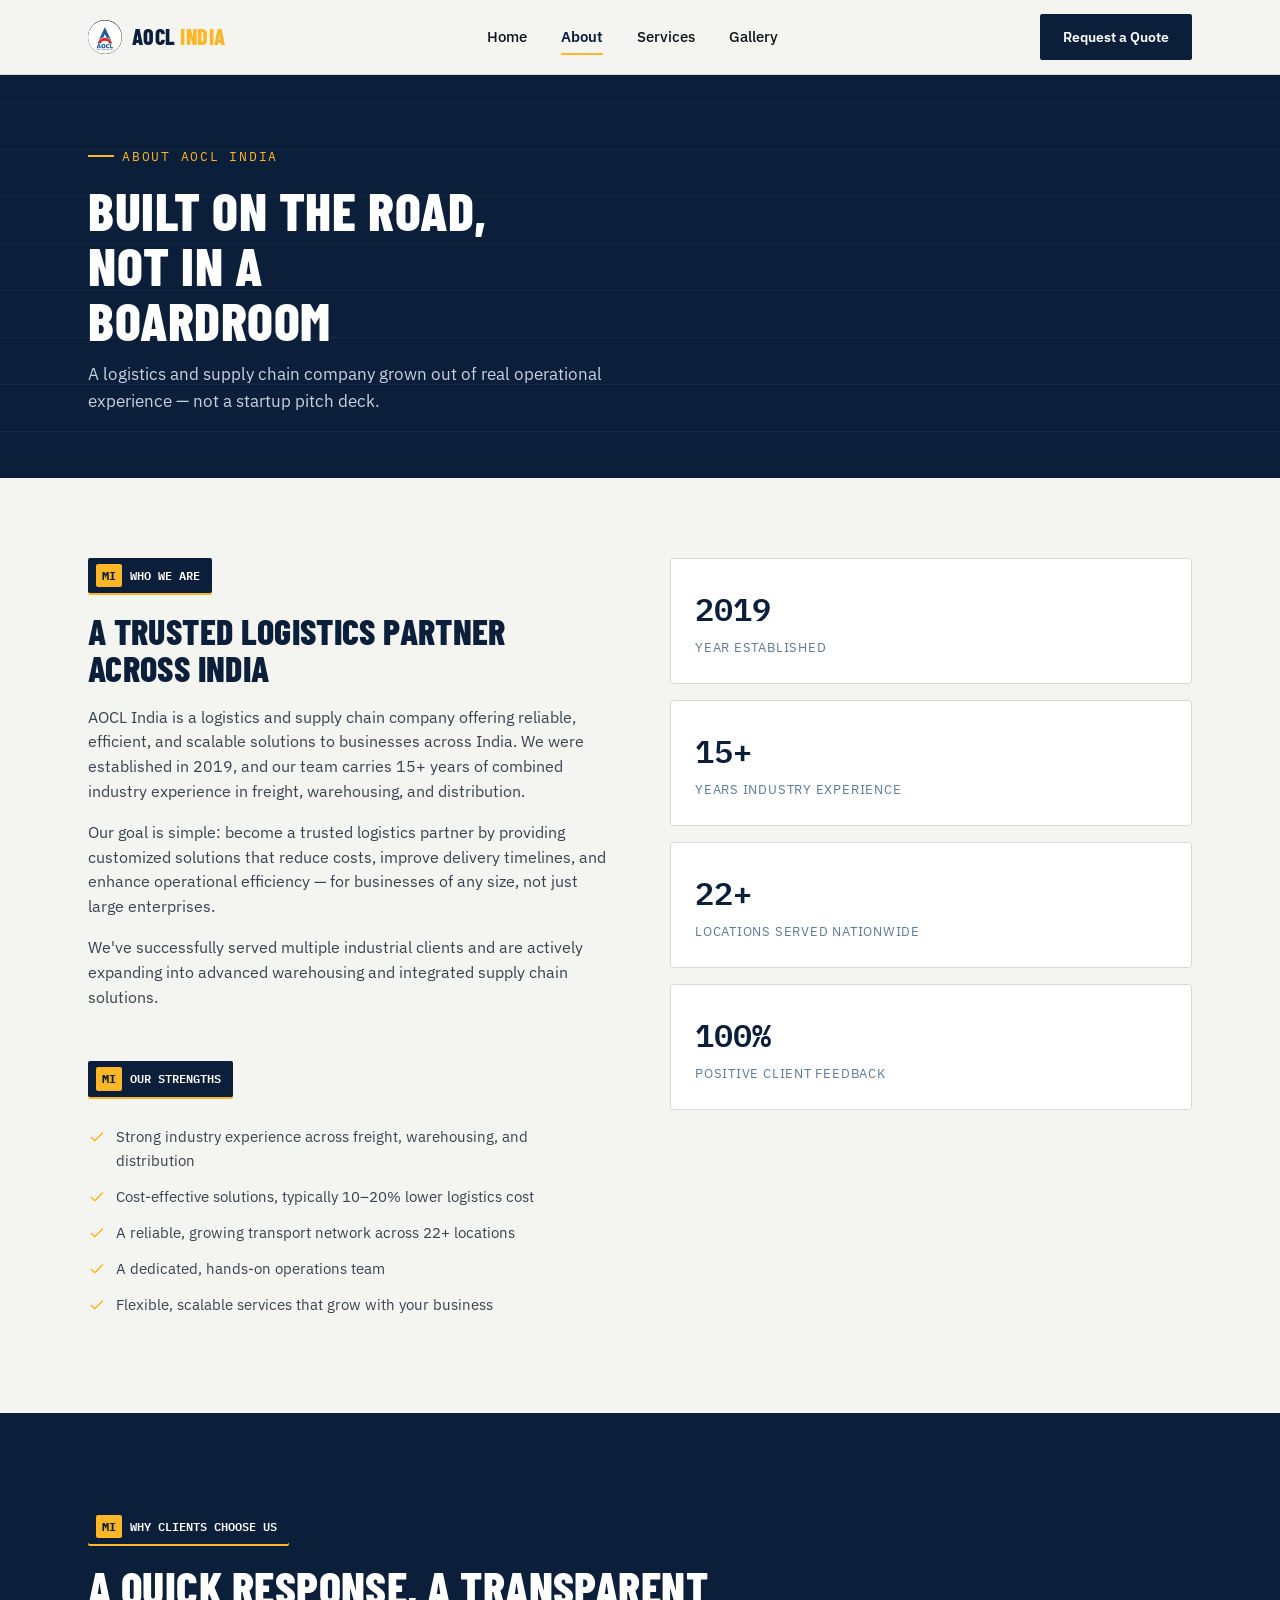
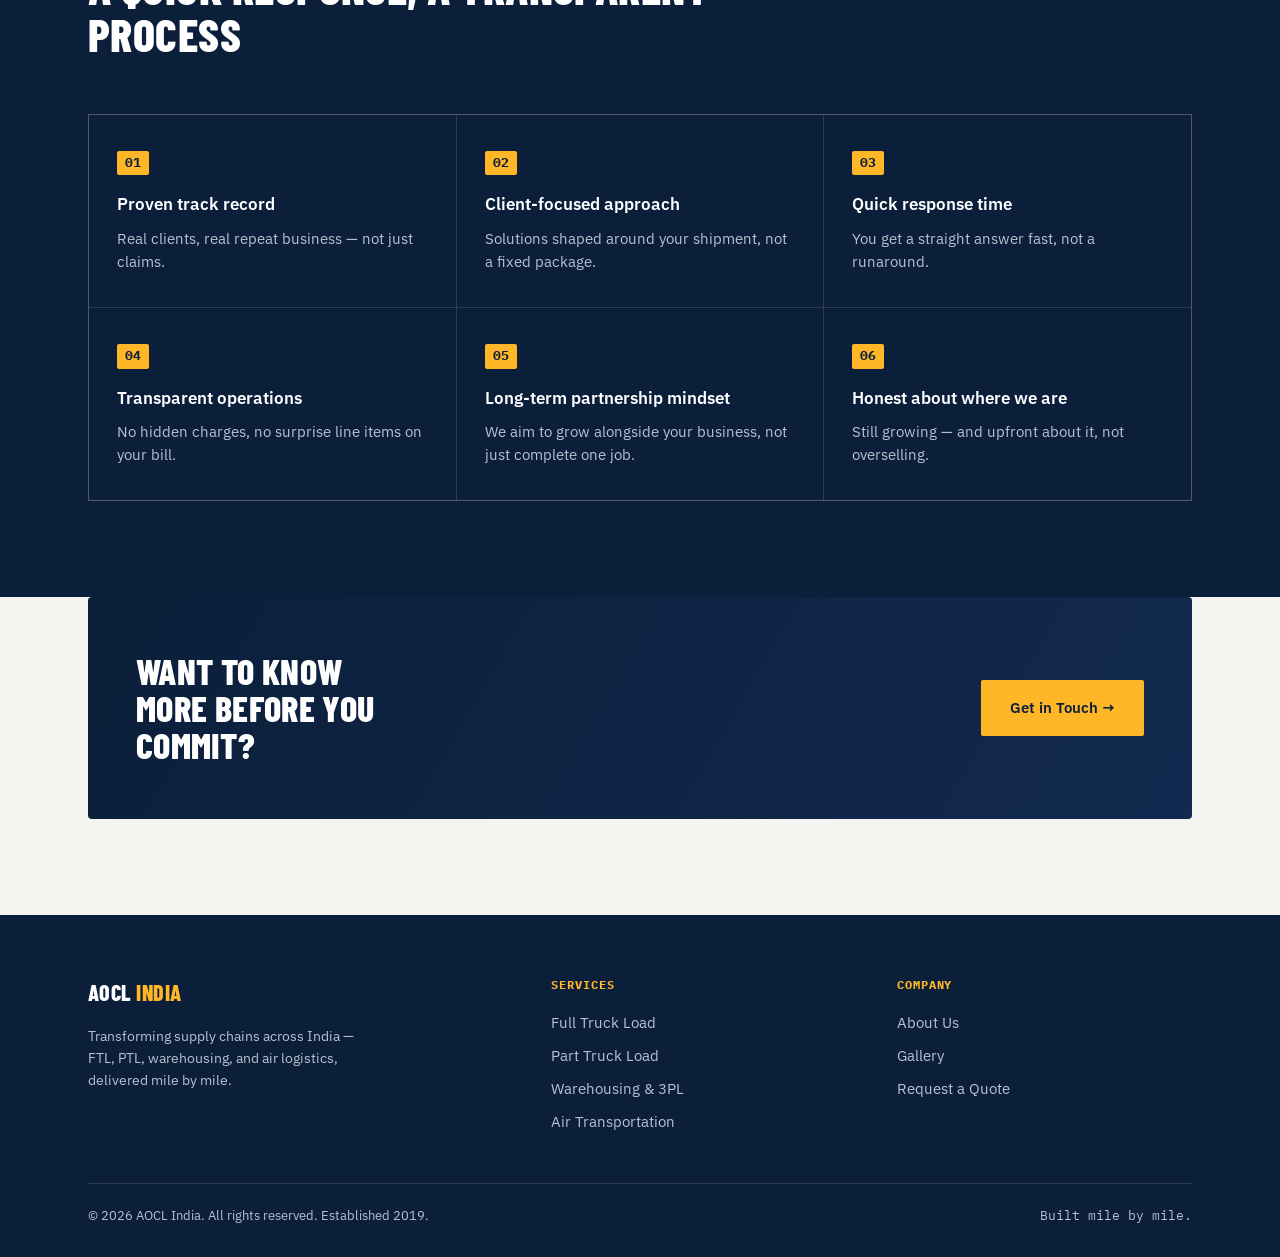
==== about.html @ 67a3f4e5 "Add multi-page site with real content" ====
<!DOCTYPE html>
<html lang="en">
<head>
<meta charset="UTF-8">
<meta name="viewport" content="width=device-width, initial-scale=1.0">
<title>About Us – AOCL India</title>
<meta name="description" content="AOCL India — established 2019, 15+ years of combined industry experience in logistics and supply chain solutions.">
<link rel="preconnect" href="https://fonts.googleapis.com">
<link href="https://fonts.googleapis.com/css2?family=Barlow+Condensed:wght@600;700;800&family=IBM+Plex+Sans:wght@400;500;600&family=IBM+Plex+Mono:wght@500;600&display=swap" rel="stylesheet">
<link rel="stylesheet" href="styles.css">
</head>
<body>

<header>
  <div class="wrap nav">
    <a href="index.html" class="logo">
      <img src="[data-uri]" alt="AOCL India logo" class="logo-mark" style="border-radius:50%;">
      <div class="logo-text">AOCL <span>INDIA</span></div>
    </a>
    <nav class="links">
      <a href="index.html">Home</a>
      <a href="about.html" class="active">About</a>
      <a href="services.html">Services</a>
      <a href="gallery.html">Gallery</a>
    </nav>
    <a href="contact.html" class="nav-cta">Request a Quote</a>
  </div>
</header>

<main>
  <section class="page-hero">
    <div class="wrap">
      <div class="eyebrow">About AOCL India</div>
      <h1>Built on the road, not in a boardroom</h1>
      <p>A logistics and supply chain company grown out of real operational experience — not a startup pitch deck.</p>
    </div>
  </section>

  <section>
    <div class="wrap about-grid">
      <div class="about-copy">
        <div class="mile-marker" style="margin-bottom:20px;"><span class="mk-num">MI</span> WHO WE ARE</div>
        <h2 style="font-size:clamp(26px,3.4vw,36px); margin-bottom:18px;">A trusted logistics partner across India</h2>
        <p>AOCL India is a logistics and supply chain company offering reliable, efficient, and scalable solutions to businesses across India. We were established in 2019, and our team carries 15+ years of combined industry experience in freight, warehousing, and distribution.</p>
        <p>Our goal is simple: become a trusted logistics partner by providing customized solutions that reduce costs, improve delivery timelines, and enhance operational efficiency — for businesses of any size, not just large enterprises.</p>
        <p>We've successfully served multiple industrial clients and are actively expanding into advanced warehousing and integrated supply chain solutions.</p>

        <div class="mile-marker" style="margin:36px 0 20px;"><span class="mk-num">MI</span> OUR STRENGTHS</div>
        <ul class="about-list">
          <li><svg viewBox="0 0 24 24" fill="none" stroke="currentColor" stroke-width="2"><polyline points="20 6 9 17 4 12"/></svg> Strong industry experience across freight, warehousing, and distribution</li>
          <li><svg viewBox="0 0 24 24" fill="none" stroke="currentColor" stroke-width="2"><polyline points="20 6 9 17 4 12"/></svg> Cost-effective solutions, typically 10–20% lower logistics cost</li>
          <li><svg viewBox="0 0 24 24" fill="none" stroke="currentColor" stroke-width="2"><polyline points="20 6 9 17 4 12"/></svg> A reliable, growing transport network across 22+ locations</li>
          <li><svg viewBox="0 0 24 24" fill="none" stroke="currentColor" stroke-width="2"><polyline points="20 6 9 17 4 12"/></svg> A dedicated, hands-on operations team</li>
          <li><svg viewBox="0 0 24 24" fill="none" stroke="currentColor" stroke-width="2"><polyline points="20 6 9 17 4 12"/></svg> Flexible, scalable services that grow with your business</li>
        </ul>
      </div>

      <div>
        <div class="about-fact"><div class="num">2019</div><div class="lbl">Year established</div></div>
        <div class="about-fact"><div class="num">15+</div><div class="lbl">Years industry experience</div></div>
        <div class="about-fact"><div class="num">22+</div><div class="lbl">Locations served nationwide</div></div>
        <div class="about-fact"><div class="num">100%</div><div class="lbl">Positive client feedback</div></div>
      </div>
    </div>
  </section>

  <section class="edge">
    <div class="wrap">
      <div class="section-head">
        <div class="mile-marker"><span class="mk-num">MI</span> WHY CLIENTS CHOOSE US</div>
        <h2>A quick response, a transparent process</h2>
      </div>
      <div class="edge-grid">
        <div class="edge-item"><span class="mk-num">01</span><h4>Proven track record</h4><p>Real clients, real repeat business — not just claims.</p></div>
        <div class="edge-item"><span class="mk-num">02</span><h4>Client-focused approach</h4><p>Solutions shaped around your shipment, not a fixed package.</p></div>
        <div class="edge-item"><span class="mk-num">03</span><h4>Quick response time</h4><p>You get a straight answer fast, not a runaround.</p></div>
        <div class="edge-item"><span class="mk-num">04</span><h4>Transparent operations</h4><p>No hidden charges, no surprise line items on your bill.</p></div>
        <div class="edge-item"><span class="mk-num">05</span><h4>Long-term partnership mindset</h4><p>We aim to grow alongside your business, not just complete one job.</p></div>
        <div class="edge-item"><span class="mk-num">06</span><h4>Honest about where we are</h4><p>Still growing — and upfront about it, not overselling.</p></div>
      </div>
    </div>
  </section>

  <section style="padding-top:0;">
    <div class="wrap">
      <div class="cta-strip">
        <h3>Want to know more before you commit?</h3>
        <a href="contact.html" class="btn btn-primary">Get in Touch →</a>
      </div>
    </div>
  </section>
</main>

<footer>
  <div class="wrap">
    <div class="foot-grid">
      <div class="foot-brand">
        <div class="logo-text">AOCL <span style="color:#FFB627;">INDIA</span></div>
        <p>Transforming supply chains across India — FTL, PTL, warehousing, and air logistics, delivered mile by mile.</p>
      </div>
      <div class="foot-col">
        <h5>Services</h5>
        <a href="services.html">Full Truck Load</a>
        <a href="services.html">Part Truck Load</a>
        <a href="services.html">Warehousing &amp; 3PL</a>
        <a href="services.html">Air Transportation</a>
      </div>
      <div class="foot-col">
        <h5>Company</h5>
        <a href="about.html">About Us</a>
        <a href="gallery.html">Gallery</a>
        <a href="contact.html">Request a Quote</a>
      </div>
    </div>
    <div class="foot-bottom">
      <div>© 2026 AOCL India. All rights reserved. Established 2019.</div>
      <div class="mono">Built mile by mile.</div>
    </div>
  </div>
</footer>

</body>
</html>
---- styles.css ----
:root{
  --navy:#0B1F3A;
  --navy-mid:#122a4f;
  --paper:#F4F5F1;
  --amber:#FFB627;
  --steel:#5C7A99;
  --ink:#10141A;
  --line:#D9DACF;
  --radius:2px;
}
*{box-sizing:border-box; margin:0; padding:0;}
html{scroll-behavior:smooth;}
body{
  background:var(--paper);
  color:var(--ink);
  font-family:'IBM Plex Sans', sans-serif;
  line-height:1.6;
  overflow-x:hidden;
  animation:pageFade .5s ease both;
}
@keyframes pageFade{
  from{opacity:0; transform:translateY(8px);}
  to{opacity:1; transform:translateY(0);}
}
h1,h2,h3,.display{
  font-family:'Barlow Condensed', sans-serif;
  font-weight:800;
  text-transform:uppercase;
  letter-spacing:0.01em;
  line-height:1.02;
  color:var(--navy);
}
.mono{font-family:'IBM Plex Mono', monospace;}
a{color:inherit; text-decoration:none;}
img,svg{display:block; max-width:100%;}
.wrap{max-width:1160px; margin:0 auto; padding:0 28px;}

/* ===== NAV ===== */
header{
  position:sticky; top:0; z-index:50;
  background:rgba(244,245,241,0.92);
  backdrop-filter:blur(6px);
  border-bottom:1px solid var(--line);
}
.nav{display:flex; align-items:center; justify-content:space-between; height:74px;}
.logo{display:flex; align-items:center; gap:10px;}
.logo-mark{width:34px; height:34px; flex-shrink:0;}
.logo-text{font-family:'Barlow Condensed'; font-weight:800; font-size:22px; letter-spacing:0.02em; color:var(--navy);}
.logo-text span{color:var(--amber);}
nav.links{display:flex; gap:34px; font-size:15px; font-weight:500;}
nav.links a{position:relative; padding:6px 0; transition:color .2s ease;}
nav.links a::after{content:''; position:absolute; left:0; bottom:0; width:0; height:2px; background:var(--amber); transition:width .25s ease;}
nav.links a:hover::after, nav.links a.active::after{width:100%;}
nav.links a.active{color:var(--navy); font-weight:600;}
.nav-cta{
  background:var(--navy); color:#fff; padding:11px 22px; font-size:14px; font-weight:600;
  border-radius:var(--radius); border:1px solid var(--navy);
  transition:background .2s ease, transform .2s ease;
}
.nav-cta:hover{background:var(--navy-mid); transform:translateY(-1px);}

/* ===== PAGE HERO (non-home pages) ===== */
.page-hero{
  background:var(--navy); color:#fff; padding:64px 0;
  position:relative; overflow:hidden;
}
.page-hero::before{
  content:'';
  position:absolute; inset:0;
  background-image:repeating-linear-gradient(0deg, transparent, transparent 46px, rgba(255,255,255,0.035) 46px, rgba(255,255,255,0.035) 47px);
}
.page-hero .eyebrow{
  display:inline-flex; align-items:center; gap:8px;
  font-family:'IBM Plex Mono'; font-size:12.5px; letter-spacing:0.14em; text-transform:uppercase;
  color:var(--amber); margin-bottom:16px; position:relative;
}
.page-hero .eyebrow::before{content:''; width:26px; height:2px; background:var(--amber); display:inline-block;}
.page-hero h1{font-size:clamp(34px,5vw,54px); color:#fff; position:relative; max-width:16ch;}
.page-hero p{color:#C8D2DE; font-size:16.5px; max-width:56ch; margin-top:14px; position:relative;}

/* ===== HERO (home only) ===== */
.hero{position:relative; background:var(--navy); color:#fff; padding:110px 0 130px; overflow:hidden;}
.hero::before{
  content:'';
  position:absolute; inset:0;
  background-image:repeating-linear-gradient(0deg, transparent, transparent 46px, rgba(255,255,255,0.035) 46px, rgba(255,255,255,0.035) 47px);
}
.hero-grid{display:grid; grid-template-columns:1.15fr 0.85fr; gap:60px; align-items:center; position:relative;}
.eyebrow{
  display:inline-flex; align-items:center; gap:8px;
  font-family:'IBM Plex Mono'; font-size:12.5px; letter-spacing:0.14em; text-transform:uppercase;
  color:var(--amber); margin-bottom:22px;
}
.eyebrow::before{content:''; width:26px; height:2px; background:var(--amber); display:inline-block;}
.hero h1{font-size:clamp(42px,6vw,74px); color:#fff; margin-bottom:22px; max-width:12ch;}
.hero h1 em{font-style:normal; color:var(--amber);}
.hero p{font-size:18px; color:#C8D2DE; max-width:46ch; margin-bottom:34px;}
.btn-row{display:flex; gap:16px; flex-wrap:wrap;}
.btn{
  display:inline-flex; align-items:center; gap:10px;
  padding:15px 28px; font-weight:600; font-size:15px; border-radius:2px;
  border:1px solid transparent; cursor:pointer; transition:all .2s ease;
}
.btn-primary{background:var(--amber); color:var(--navy);}
.btn-primary:hover{background:#ffc656; transform:translateY(-2px);}
.btn-ghost{border-color:rgba(255,255,255,0.35); color:#fff;}
.btn-ghost:hover{border-color:#fff; background:rgba(255,255,255,0.06);}

.hero-panel{background:var(--navy-mid); border:1px solid rgba(255,255,255,0.12); border-radius:3px; padding:30px; position:relative;}
.route-map{width:100%; height:auto;}
.hero-panel-cap{margin-top:18px; font-family:'IBM Plex Mono'; font-size:12px; color:var(--steel); letter-spacing:.05em;}
.hero-panel-cap b{color:var(--amber);}

/* ===== SECTION shared ===== */
section{position:relative; padding:96px 0; z-index:2;}
.page-hero + section{padding-top:80px;}
.section-head{max-width:640px; margin-bottom:56px;}
.section-head .mile-marker{margin-bottom:20px;}
.section-head h2{font-size:clamp(30px,4vw,46px); margin-bottom:14px;}
.section-head p{color:var(--steel); font-size:16.5px;}
.mile-marker{
  position:relative; z-index:2;
  display:inline-flex; align-items:center; gap:8px;
  background:var(--navy); color:#fff;
  font-family:'IBM Plex Mono'; font-weight:600; font-size:12px;
  padding:6px 12px 6px 8px; border-radius:2px;
  box-shadow:0 2px 0 var(--amber);
}
.mile-marker .mk-num{background:var(--amber); color:var(--navy); font-weight:700; padding:2px 6px; border-radius:2px;}

/* ===== SERVICES ===== */
.services{background:var(--paper);}
.service-row{display:grid; grid-template-columns:80px 1fr 1fr; gap:0; border-top:1px solid var(--line); padding:38px 0; align-items:start;}
.service-row:last-child{border-bottom:1px solid var(--line);}
.service-num{font-family:'IBM Plex Mono'; font-size:14px; color:var(--amber); font-weight:600; padding-top:4px;}
.service-title h3{font-size:28px; margin-bottom:8px;}
.service-title .tag{font-family:'IBM Plex Mono'; font-size:12px; color:var(--steel); text-transform:uppercase; letter-spacing:.08em;}
.service-body p{color:#3a4250; font-size:15.5px; margin-bottom:14px;}
.chip-row{display:flex; flex-wrap:wrap; gap:8px;}
.chip{font-size:12.5px; font-family:'IBM Plex Mono'; padding:5px 10px; background:#fff; border:1px solid var(--line); border-radius:2px; color:var(--navy);}

/* ===== WHY / EDGE ===== */
.edge{background:var(--navy); color:#fff;}
.edge .section-head h2, .edge .section-head p{color:#fff;}
.edge .section-head p{color:#C8D2DE;}
.edge-grid{display:grid; grid-template-columns:repeat(3,1fr); gap:1px; background:rgba(255,255,255,0.14); border:1px solid rgba(255,255,255,0.14);}
.edge-item{background:var(--navy); padding:34px 28px;}
.edge-item .mk-num{display:inline-block; font-family:'IBM Plex Mono'; font-weight:700; color:var(--navy); background:var(--amber); padding:2px 8px; border-radius:2px; font-size:13px; margin-bottom:16px;}
.edge-item h4{font-family:'IBM Plex Sans'; font-weight:600; font-size:17px; margin-bottom:8px; text-transform:none; color:#fff;}
.edge-item p{color:#B7C2D0; font-size:14.5px;}

/* ===== STATS ===== */
.stats{background:var(--paper);}
.stat-strip{display:grid; grid-template-columns:repeat(4,1fr); border:1px solid var(--line); border-radius:3px; overflow:hidden; background:#fff;}
.stat{padding:38px 30px; border-right:1px solid var(--line); text-align:left;}
.stat:last-child{border-right:none;}
.stat .num{font-family:'IBM Plex Mono'; font-weight:600; font-size:40px; color:var(--navy); display:flex; align-items:baseline; gap:4px;}
.stat .num .amber{color:var(--amber);}
.stat .lbl{margin-top:6px; font-size:13px; text-transform:uppercase; letter-spacing:.08em; color:var(--steel);}

/* ===== GALLERY ===== */
.gallery-grid{display:grid; grid-template-columns:repeat(3,1fr); gap:22px;}
.gallery-card{
  background:#fff; border:1px solid var(--line); border-radius:3px; overflow:hidden;
  transition:transform .3s ease, box-shadow .3s ease;
}
.gallery-card:hover{transform:translateY(-5px); box-shadow:0 14px 30px rgba(11,31,58,0.12);}
.gallery-art{
  aspect-ratio:4/3; background:linear-gradient(150deg,#0B1F3A,#1c3a63);
  display:flex; align-items:center; justify-content:center; position:relative; overflow:hidden;
}
.gallery-art svg{width:56%; height:56%; opacity:0.9; transition:transform .4s ease;}
.gallery-card:hover .gallery-art svg{transform:scale(1.06);}
.gallery-badge{
  position:absolute; top:10px; left:10px;
  background:rgba(255,182,39,0.95); color:var(--navy);
  font-family:'IBM Plex Mono'; font-size:10.5px; font-weight:700; letter-spacing:.04em;
  padding:4px 9px; border-radius:2px; text-transform:uppercase;
}
.gallery-info{padding:18px 20px;}
.gallery-info h4{font-family:'IBM Plex Sans'; text-transform:none; font-size:16px; font-weight:600; color:var(--navy); margin-bottom:4px;}
.gallery-info p{font-size:13px; color:var(--steel);}
.gallery-note{
  margin-top:44px; background:#fff; border:1px dashed var(--line); border-radius:3px;
  padding:22px 26px; display:flex; gap:16px; align-items:flex-start;
}
.gallery-note svg{width:22px; height:22px; color:var(--amber); flex-shrink:0; margin-top:2px;}
.gallery-note p{font-size:14.5px; color:#3a4250;}

/* ===== TESTIMONIALS ===== */
.testi-grid{display:grid; grid-template-columns:repeat(3,1fr); gap:24px;}
.testi-card{background:#fff; border:1px solid var(--line); border-radius:3px; padding:30px; display:flex; flex-direction:column; gap:18px;}
.stars{color:var(--amber); font-size:14px; letter-spacing:2px;}
.testi-card p{font-size:15px; color:#3a4250; flex-grow:1;}
.testi-name{font-family:'IBM Plex Mono'; font-size:12.5px; color:var(--navy); font-weight:600; border-top:1px solid var(--line); padding-top:14px;}
.testi-name span{display:block; color:var(--steel); font-weight:400; margin-top:2px;}

/* ===== CTA STRIP ===== */
.cta-strip{
  background:linear-gradient(120deg, var(--navy), var(--navy-mid)); color:#fff; border-radius:4px; padding:56px 48px;
  display:flex; align-items:center; justify-content:space-between; gap:40px; flex-wrap:wrap;
}
.cta-strip h3{color:#fff; font-size:clamp(26px,3.4vw,36px); max-width:16ch;}
.cta-strip .btn-primary{white-space:nowrap;}

/* ===== ABOUT PAGE ===== */
.about-grid{display:grid; grid-template-columns:1fr 1fr; gap:60px; align-items:start;}
.about-copy p{color:#3a4250; font-size:15.5px; margin-bottom:16px;}
.about-list{list-style:none; display:flex; flex-direction:column; gap:12px; margin-top:8px;}
.about-list li{display:flex; gap:10px; align-items:flex-start; font-size:15px; color:#3a4250;}
.about-list li svg{width:18px; height:18px; color:var(--amber); flex-shrink:0; margin-top:3px;}
.about-fact{background:#fff; border:1px solid var(--line); border-radius:3px; padding:24px; margin-bottom:16px;}
.about-fact .num{font-family:'IBM Plex Mono'; font-weight:600; font-size:32px; color:var(--navy);}
.about-fact .lbl{font-size:13px; color:var(--steel); text-transform:uppercase; letter-spacing:.06em; margin-top:4px;}

/* ===== CONTACT / QUOTE FORM ===== */
.contact-grid{display:grid; grid-template-columns:0.85fr 1.15fr; gap:60px;}
.contact-info .mile-marker{margin-bottom:22px;}
.contact-info h2{font-size:clamp(28px,4vw,40px); margin-bottom:16px;}
.contact-info p{color:var(--steel); margin-bottom:26px; max-width:40ch;}
.contact-detail{display:flex; gap:14px; align-items:flex-start; margin-bottom:18px;}
.contact-detail .ic{width:20px; height:20px; flex-shrink:0; margin-top:2px; color:var(--amber);}
.contact-detail .lbl{font-family:'IBM Plex Mono'; font-size:11.5px; text-transform:uppercase; letter-spacing:.08em; color:var(--steel);}
.contact-detail .val{font-weight:500; color:var(--navy);}

form{display:flex; flex-direction:column; gap:16px;}
.field-row{display:grid; grid-template-columns:1fr 1fr; gap:16px;}
.field{display:flex; flex-direction:column; gap:6px;}
.field label{font-size:12.5px; font-family:'IBM Plex Mono'; text-transform:uppercase; letter-spacing:.06em; color:var(--steel);}
.field input, .field select, .field textarea{
  border:1px solid var(--line); border-radius:2px; padding:13px 14px; font-family:inherit; font-size:15px;
  background:#fff; color:var(--ink); transition:border-color .2s ease;
}
.field input:focus, .field select:focus, .field textarea:focus{outline:2px solid var(--amber); outline-offset:1px; border-color:var(--amber);}
.field textarea{resize:vertical; min-height:90px;}
form .btn-primary{align-self:flex-start; border:none; font-family:inherit; margin-top:6px;}
.form-note{font-size:12.5px; color:var(--steel); margin-top:-6px;}
fieldset{border:none; padding:0; margin:0; display:flex; flex-direction:column; gap:16px;}
legend{font-family:'IBM Plex Mono'; font-size:12px; text-transform:uppercase; letter-spacing:.08em; color:var(--navy); font-weight:600; padding-bottom:8px; border-bottom:1px solid var(--line); width:100%; margin-bottom:2px;}

/* ===== FOOTER ===== */
footer{background:var(--navy); color:#B7C2D0; padding:60px 0 30px;}
.foot-grid{display:grid; grid-template-columns:1.4fr 1fr 1fr; gap:50px; padding-bottom:40px; border-bottom:1px solid rgba(255,255,255,0.12);}
.foot-brand .logo-text{color:#fff;}
.foot-brand p{margin-top:14px; font-size:14px; max-width:34ch;}
.foot-col h5{font-family:'IBM Plex Mono'; font-size:12px; letter-spacing:.08em; text-transform:uppercase; color:var(--amber); margin-bottom:16px;}
.foot-col a{display:block; font-size:14.5px; margin-bottom:10px; color:#B7C2D0; transition:color .2s ease;}
.foot-col a:hover{color:#fff;}
.foot-bottom{display:flex; justify-content:space-between; align-items:center; padding-top:22px; font-size:13px; flex-wrap:wrap; gap:10px;}

@media (prefers-reduced-motion: reduce){
  html{scroll-behavior:auto;}
  body{animation:none;}
}

@media (max-width:900px){
  .hero-grid{grid-template-columns:1fr;}
  .hero-panel{order:-1;}
  .edge-grid{grid-template-columns:1fr;}
  .stat-strip{grid-template-columns:repeat(2,1fr);}
  .stat:nth-child(2){border-right:none;}
  .testi-grid{grid-template-columns:1fr;}
  .gallery-grid{grid-template-columns:repeat(2,1fr);}
  .contact-grid{grid-template-columns:1fr;}
  .about-grid{grid-template-columns:1fr;}
  .field-row{grid-template-columns:1fr;}
  .foot-grid{grid-template-columns:1fr; gap:30px;}
  nav.links{display:none;}
  .service-row{grid-template-columns:50px 1fr; row-gap:14px;}
  .service-body{grid-column:2/3;}
}
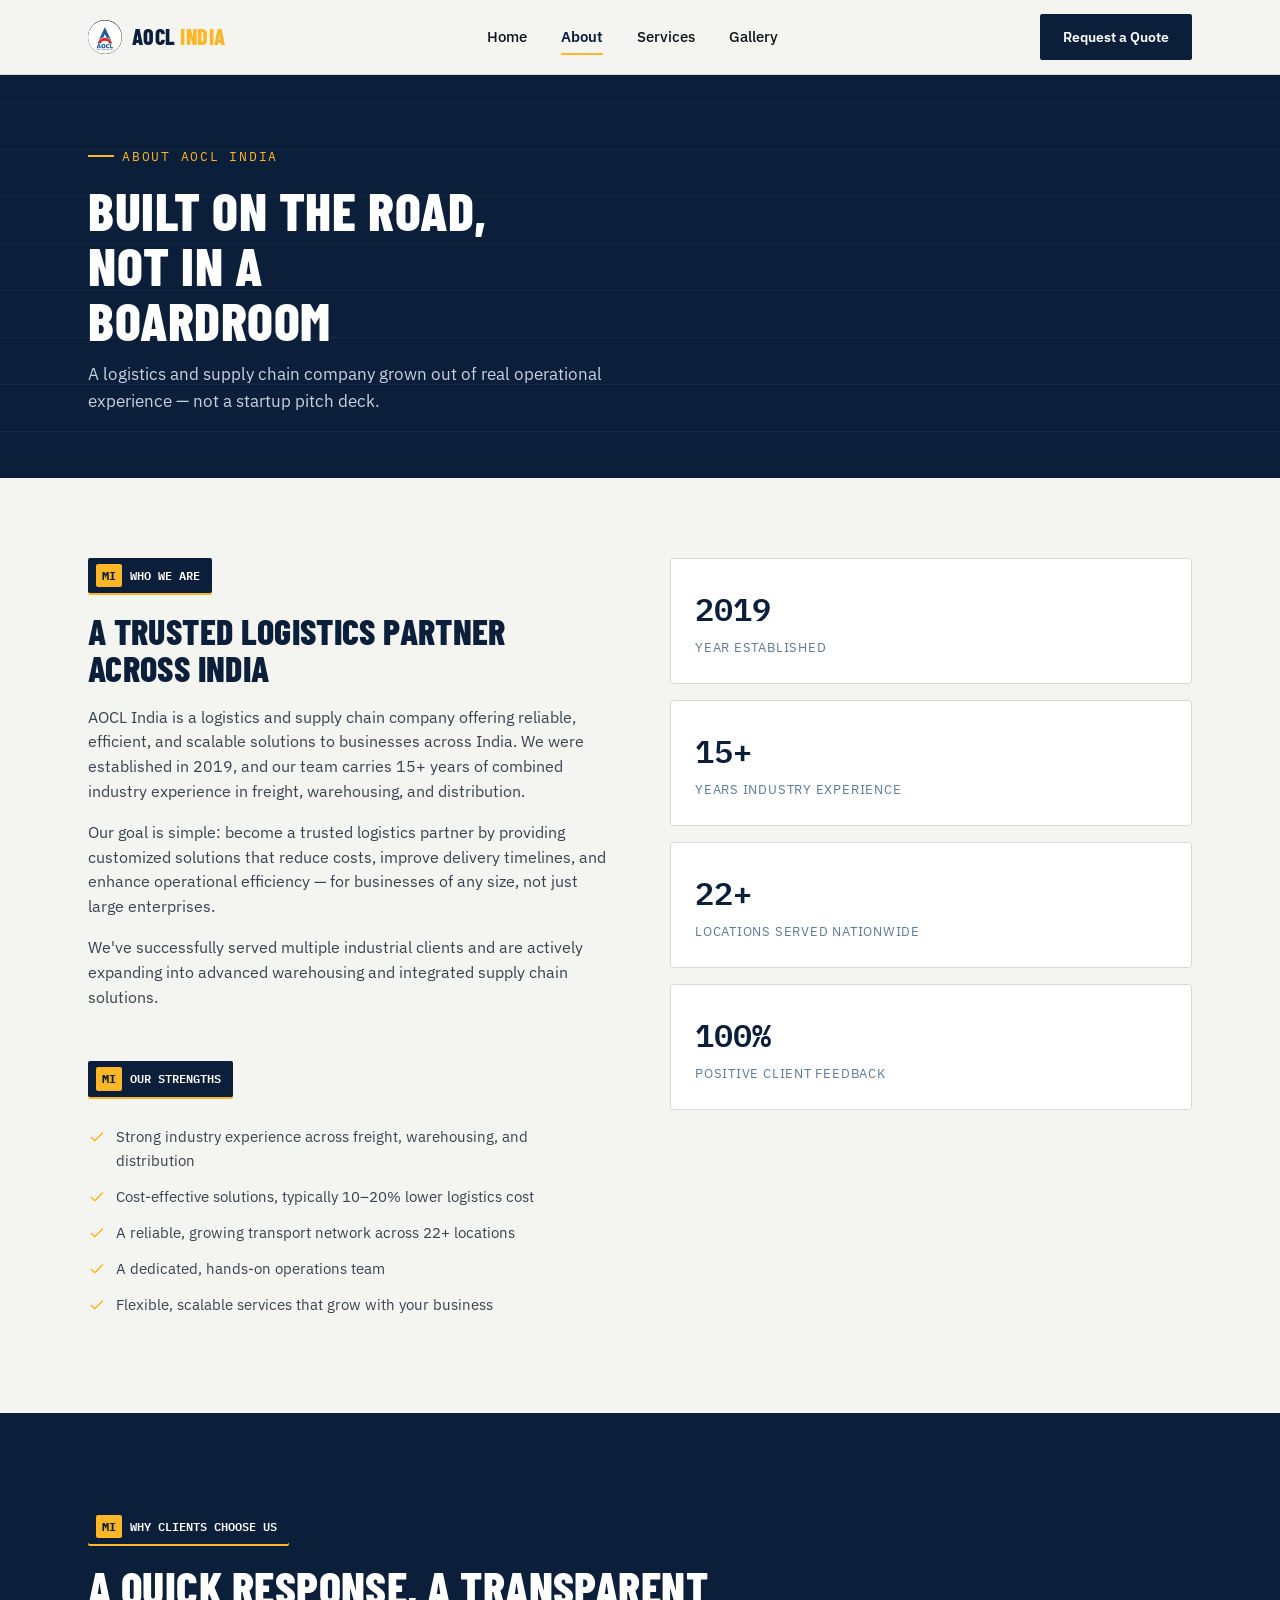
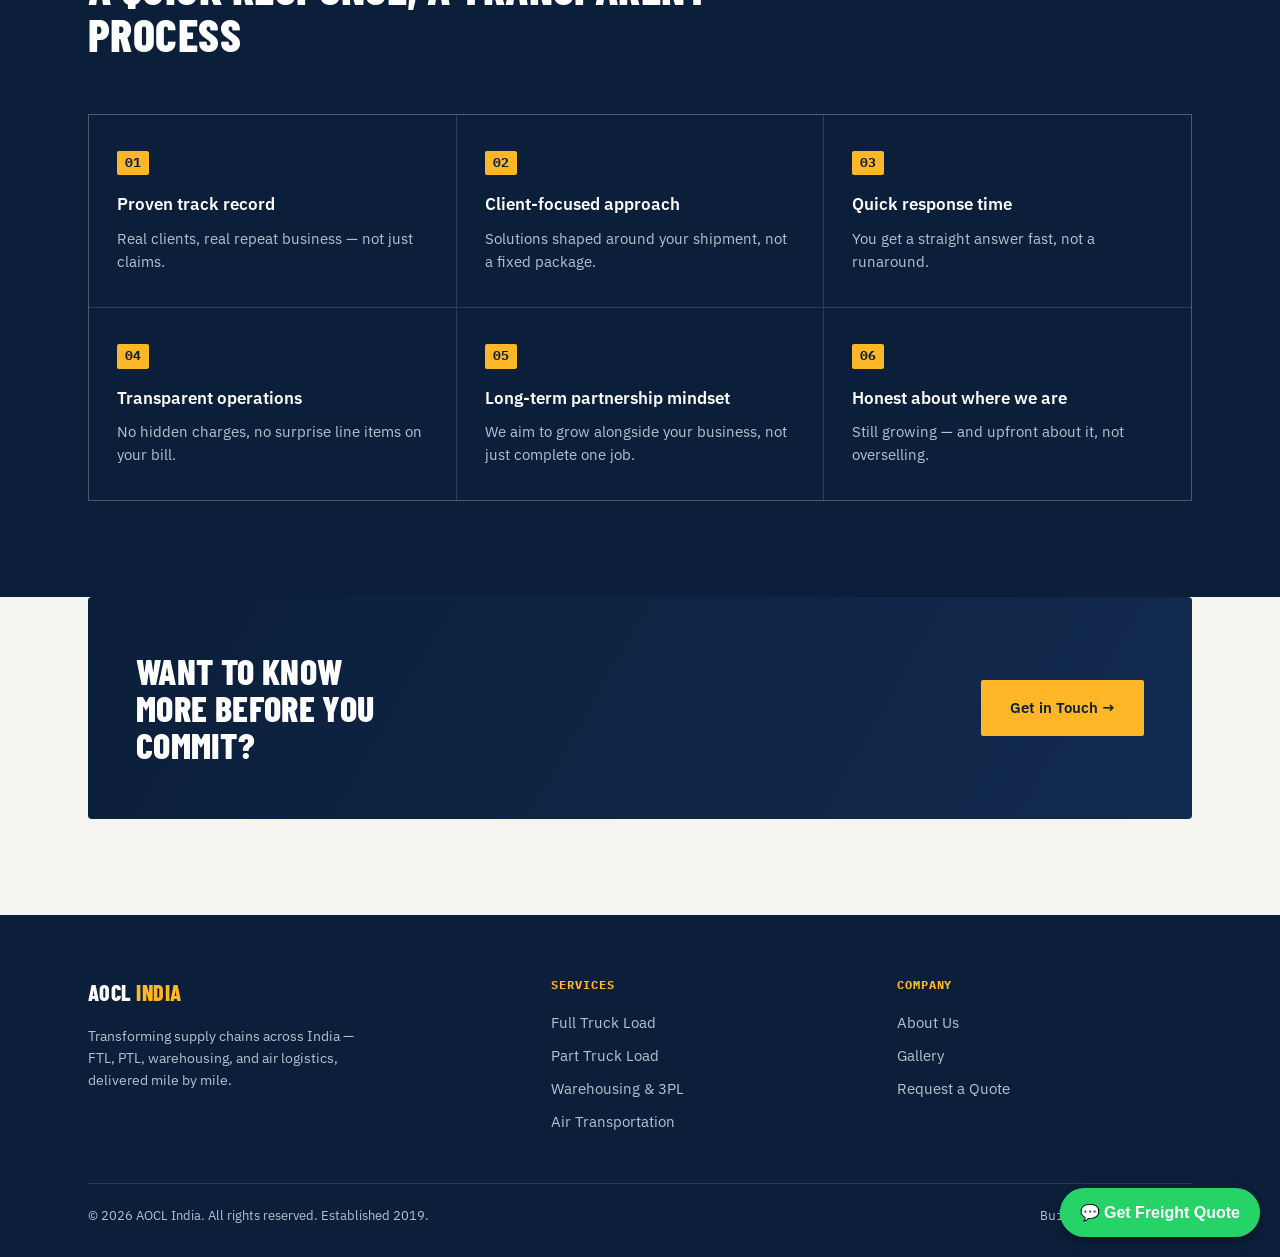
==== commit dc45af1b: "Add WhatsApp quote button to about.html" ====
--- a/about.html
+++ b/about.html
@@ -118,6 +118,12 @@
     </div>
   </div>
 </footer>
+  <!-- Floating WhatsApp Quote Button -->
+<a href="https://wa.me/918447116882?text=Hi%20Aone%20Carriers,%20I%20need%20a%20freight%20quote." 
+   target="_blank" 
+   style="position:fixed; bottom:20px; right:20px; background-color:#25D366; color:white; padding:12px 20px; border-radius:50px; text-decoration:none; font-family:sans-serif; font-weight:bold; box-shadow:0 4px 10px rgba(0,0,0,0.3); z-index:1000;">
+   💬 Get Freight Quote
+</a>
 
 </body>
 </html>
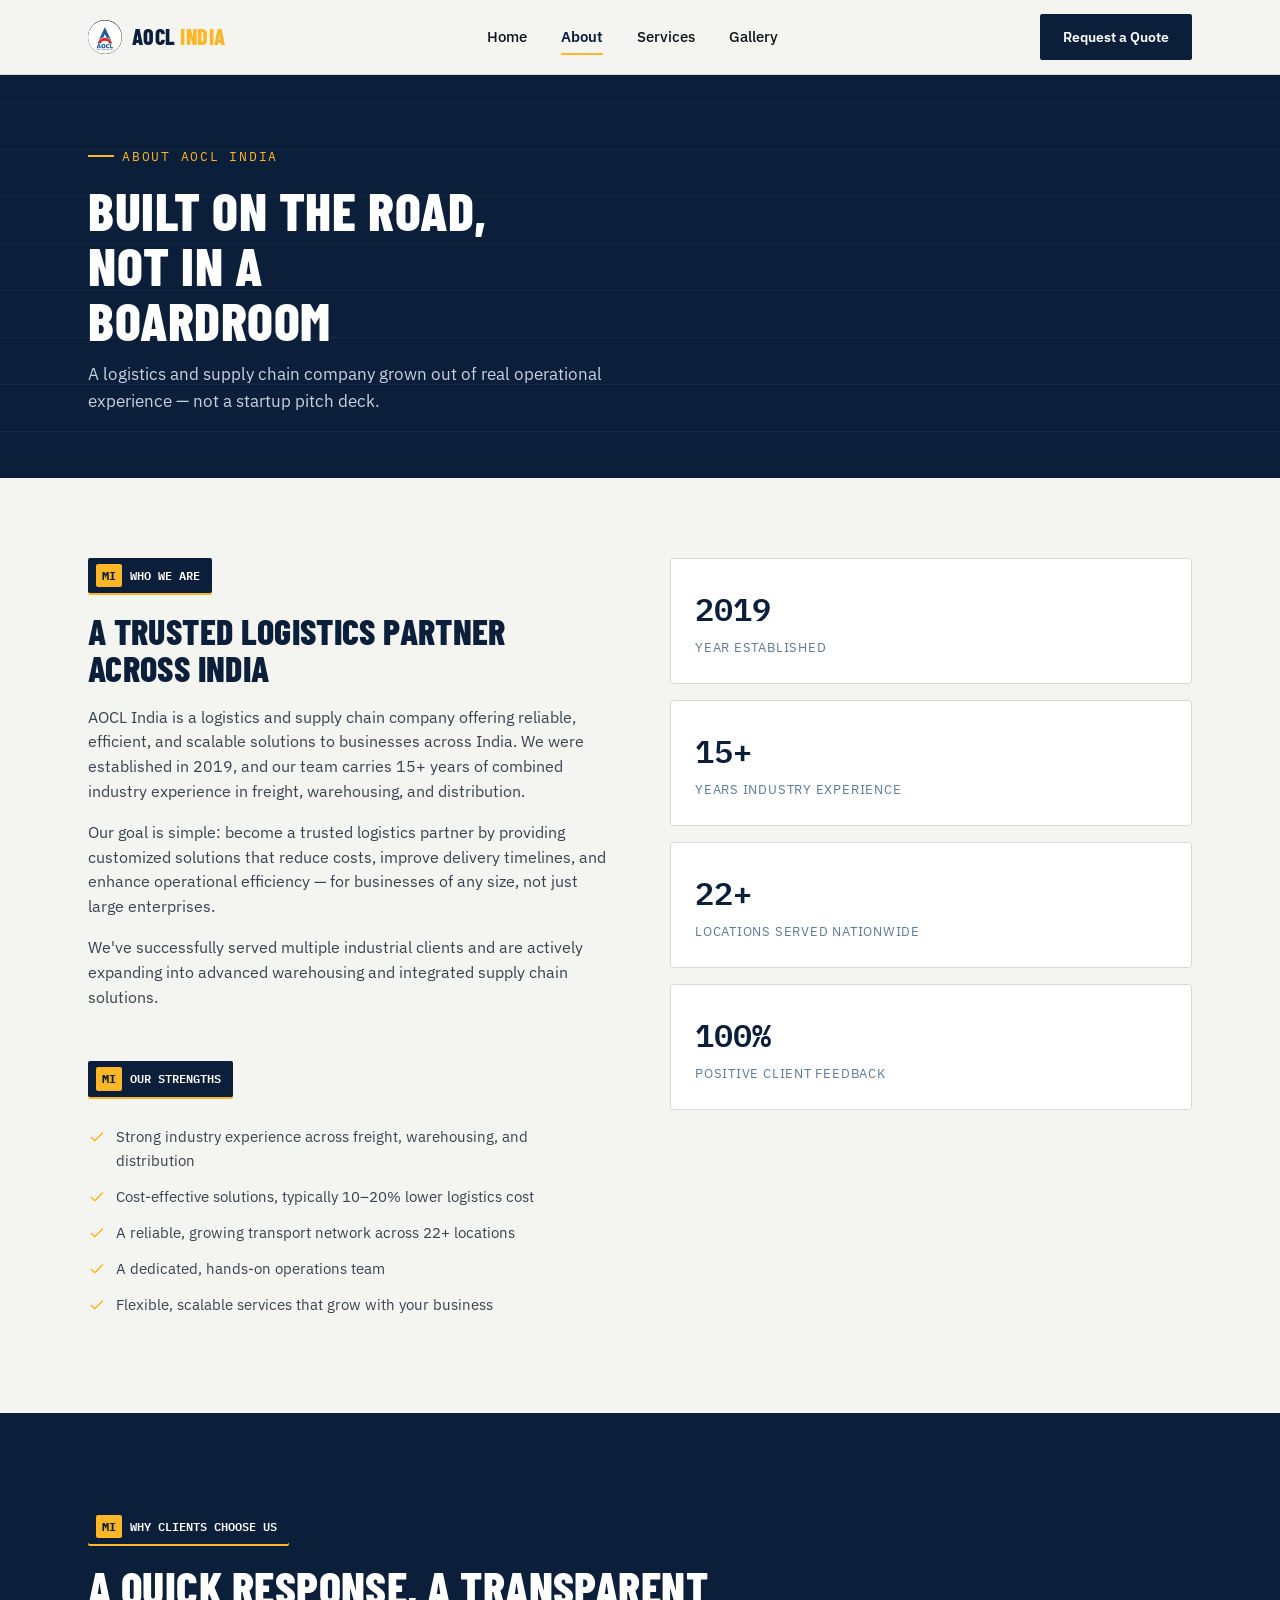
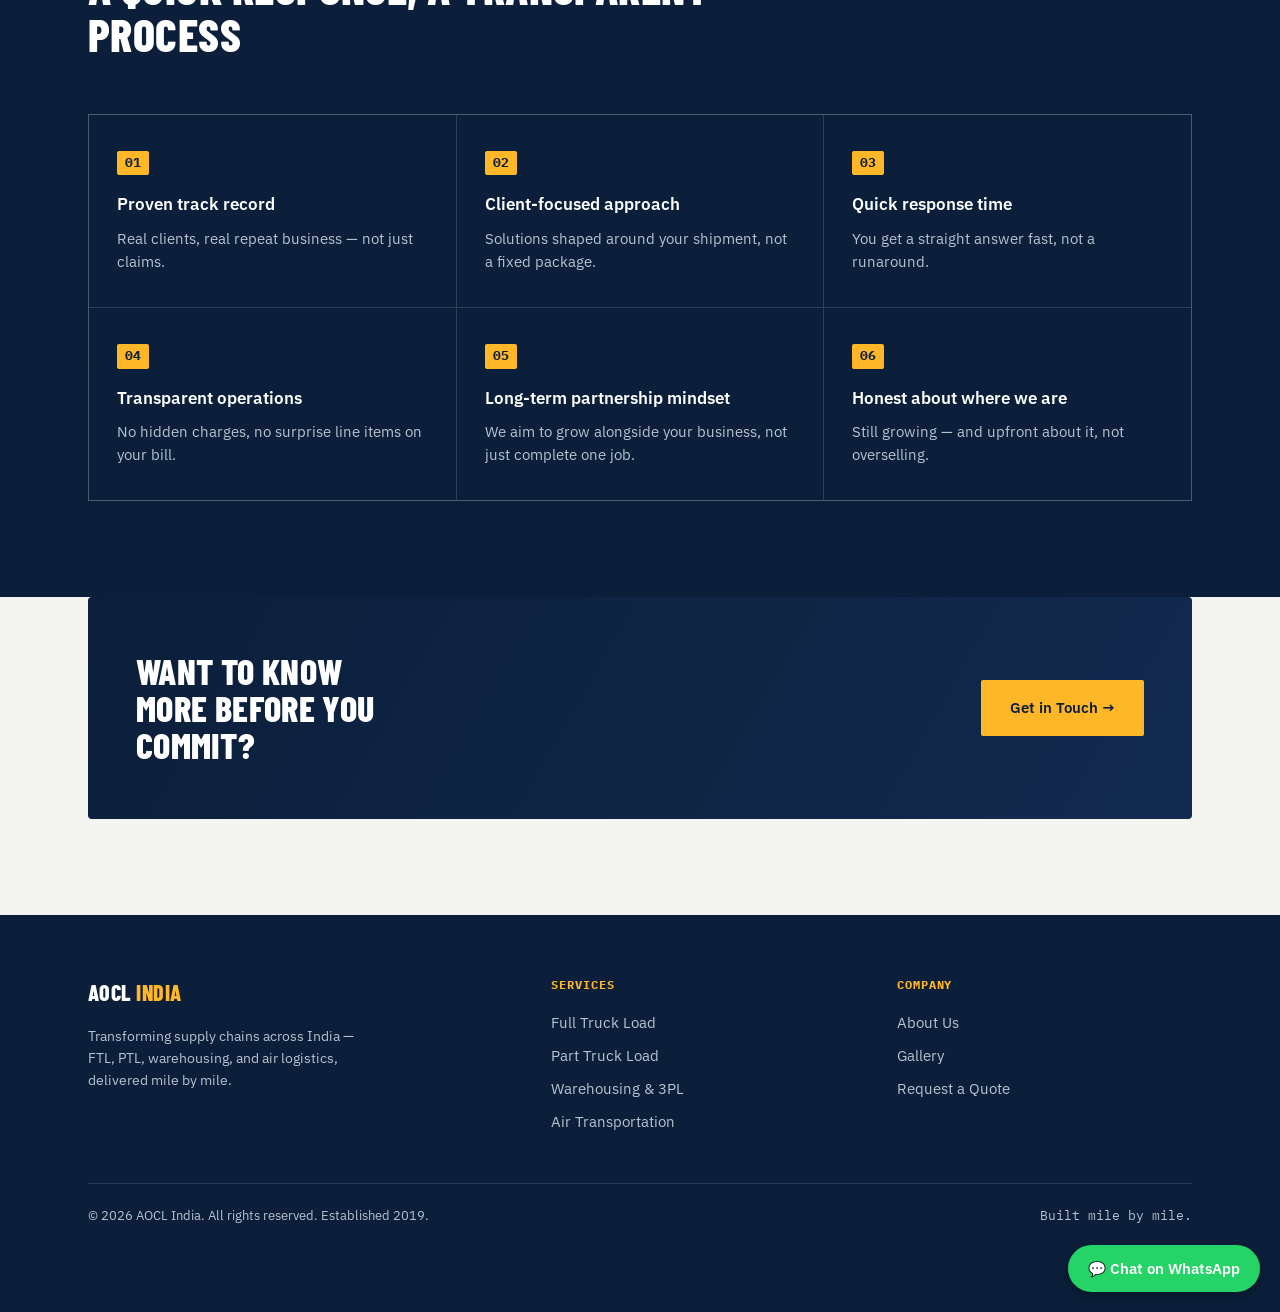
==== commit ed4a76a7: "Modify WhatsApp button for freight quotes Updated the WhatsApp button text and styling." ====
--- a/about.html
+++ b/about.html
@@ -118,11 +118,12 @@
     </div>
   </div>
 </footer>
-  <!-- Floating WhatsApp Quote Button -->
-<a href="https://wa.me/918447116882?text=Hi%20Aone%20Carriers,%20I%20need%20a%20freight%20quote." 
+<!-- Floating WhatsApp Button -->
+<a href="https://wa.me/918447116882?text=Hi%20AOCL%20India,%20I%20would%20like%20to%20enquire%20about%20a%20shipment." 
    target="_blank" 
-   style="position:fixed; bottom:20px; right:20px; background-color:#25D366; color:white; padding:12px 20px; border-radius:50px; text-decoration:none; font-family:sans-serif; font-weight:bold; box-shadow:0 4px 10px rgba(0,0,0,0.3); z-index:1000;">
-   💬 Get Freight Quote
+   style="position:fixed; bottom:20px; right:20px; background-color:#25D366; color:white; padding:12px 20px; border-radius:50px; text-decoration:none; font-family:'IBM Plex Sans', sans-serif; font-weight:600; font-size:14.5px; box-shadow:0 4px 10px rgba(0,0,0,0.3); z-index:1000;">
+   💬 Chat on WhatsApp
+</a>
 </a>
 
 </body>
--- a/styles.css
+++ b/styles.css
@@ -239,7 +239,7 @@
 legend{font-family:'IBM Plex Mono'; font-size:12px; text-transform:uppercase; letter-spacing:.08em; color:var(--navy); font-weight:600; padding-bottom:8px; border-bottom:1px solid var(--line); width:100%; margin-bottom:2px;}
 
 /* ===== FOOTER ===== */
-footer{background:var(--navy); color:#B7C2D0; padding:60px 0 30px;}
+footer{background:var(--navy); color:#B7C2D0; padding:60px 0 85px;}
 .foot-grid{display:grid; grid-template-columns:1.4fr 1fr 1fr; gap:50px; padding-bottom:40px; border-bottom:1px solid rgba(255,255,255,0.12);}
 .foot-brand .logo-text{color:#fff;}
 .foot-brand p{margin-top:14px; font-size:14px; max-width:34ch;}
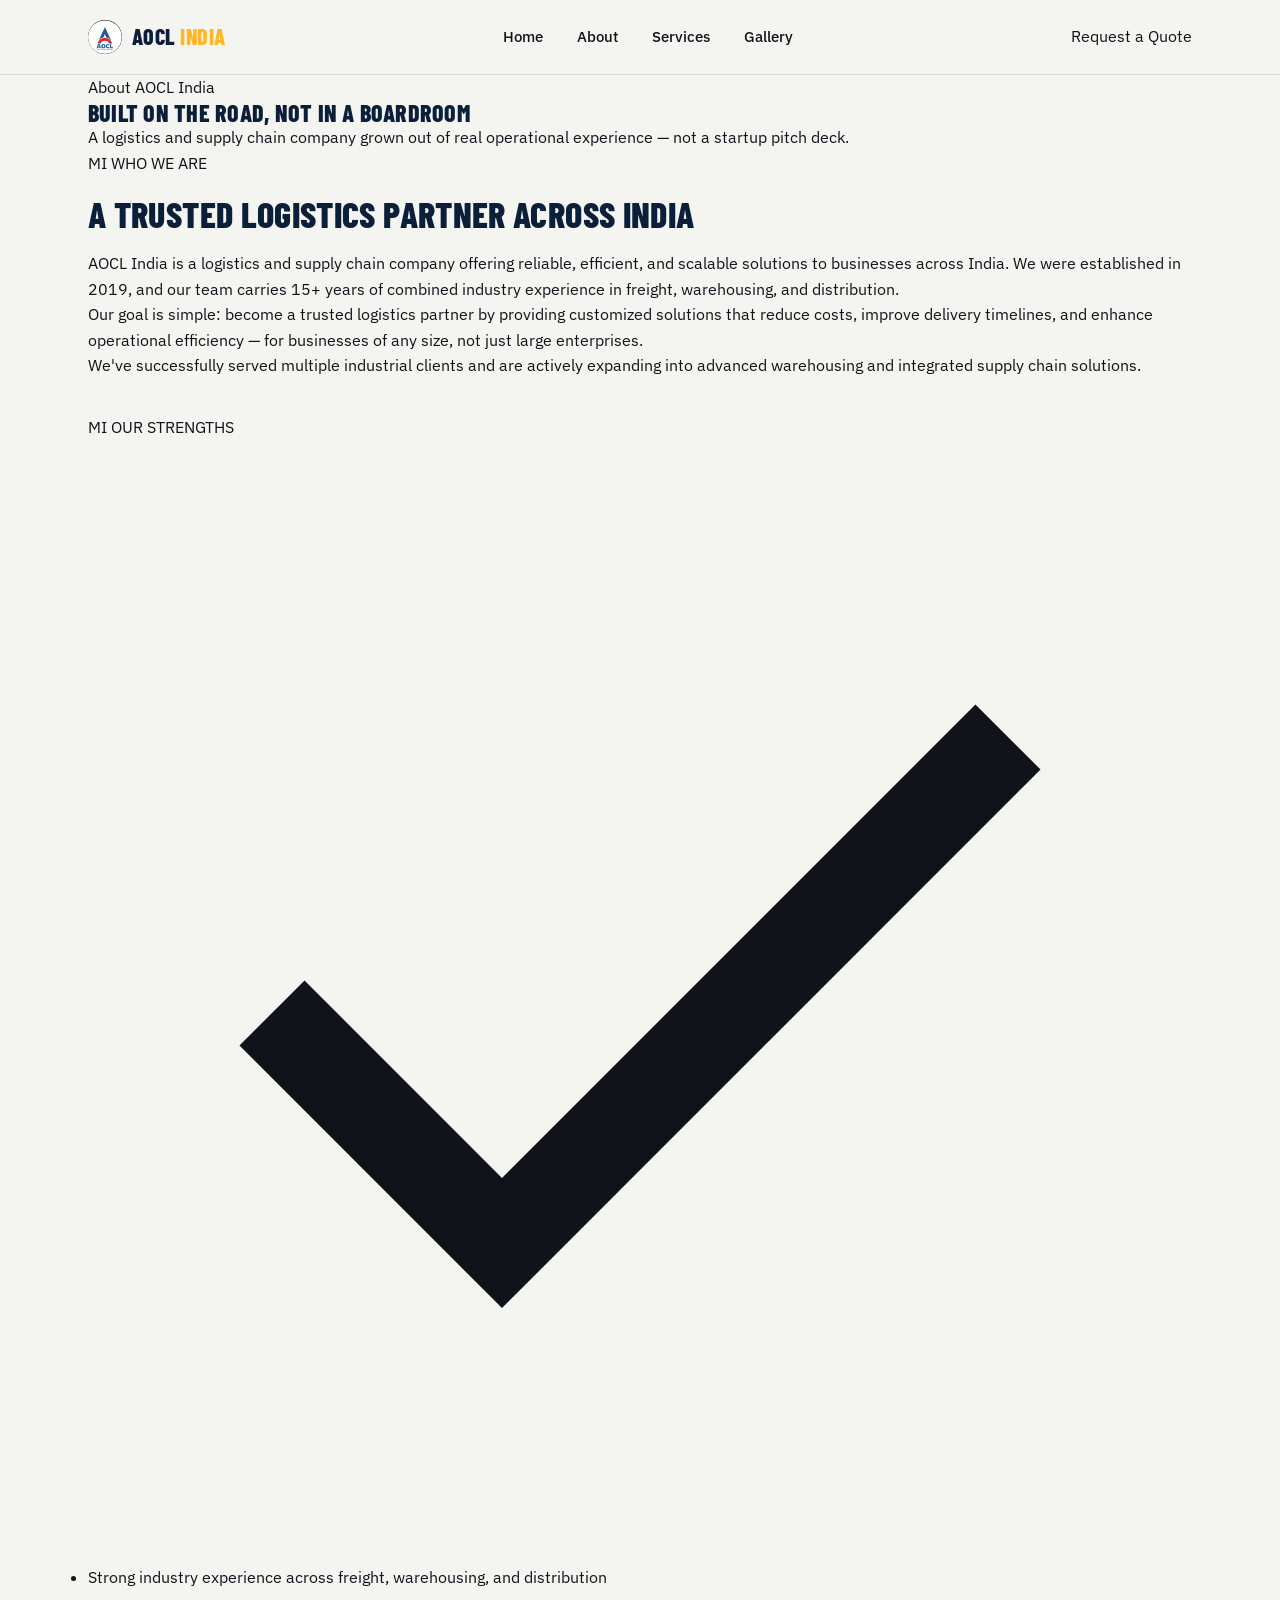
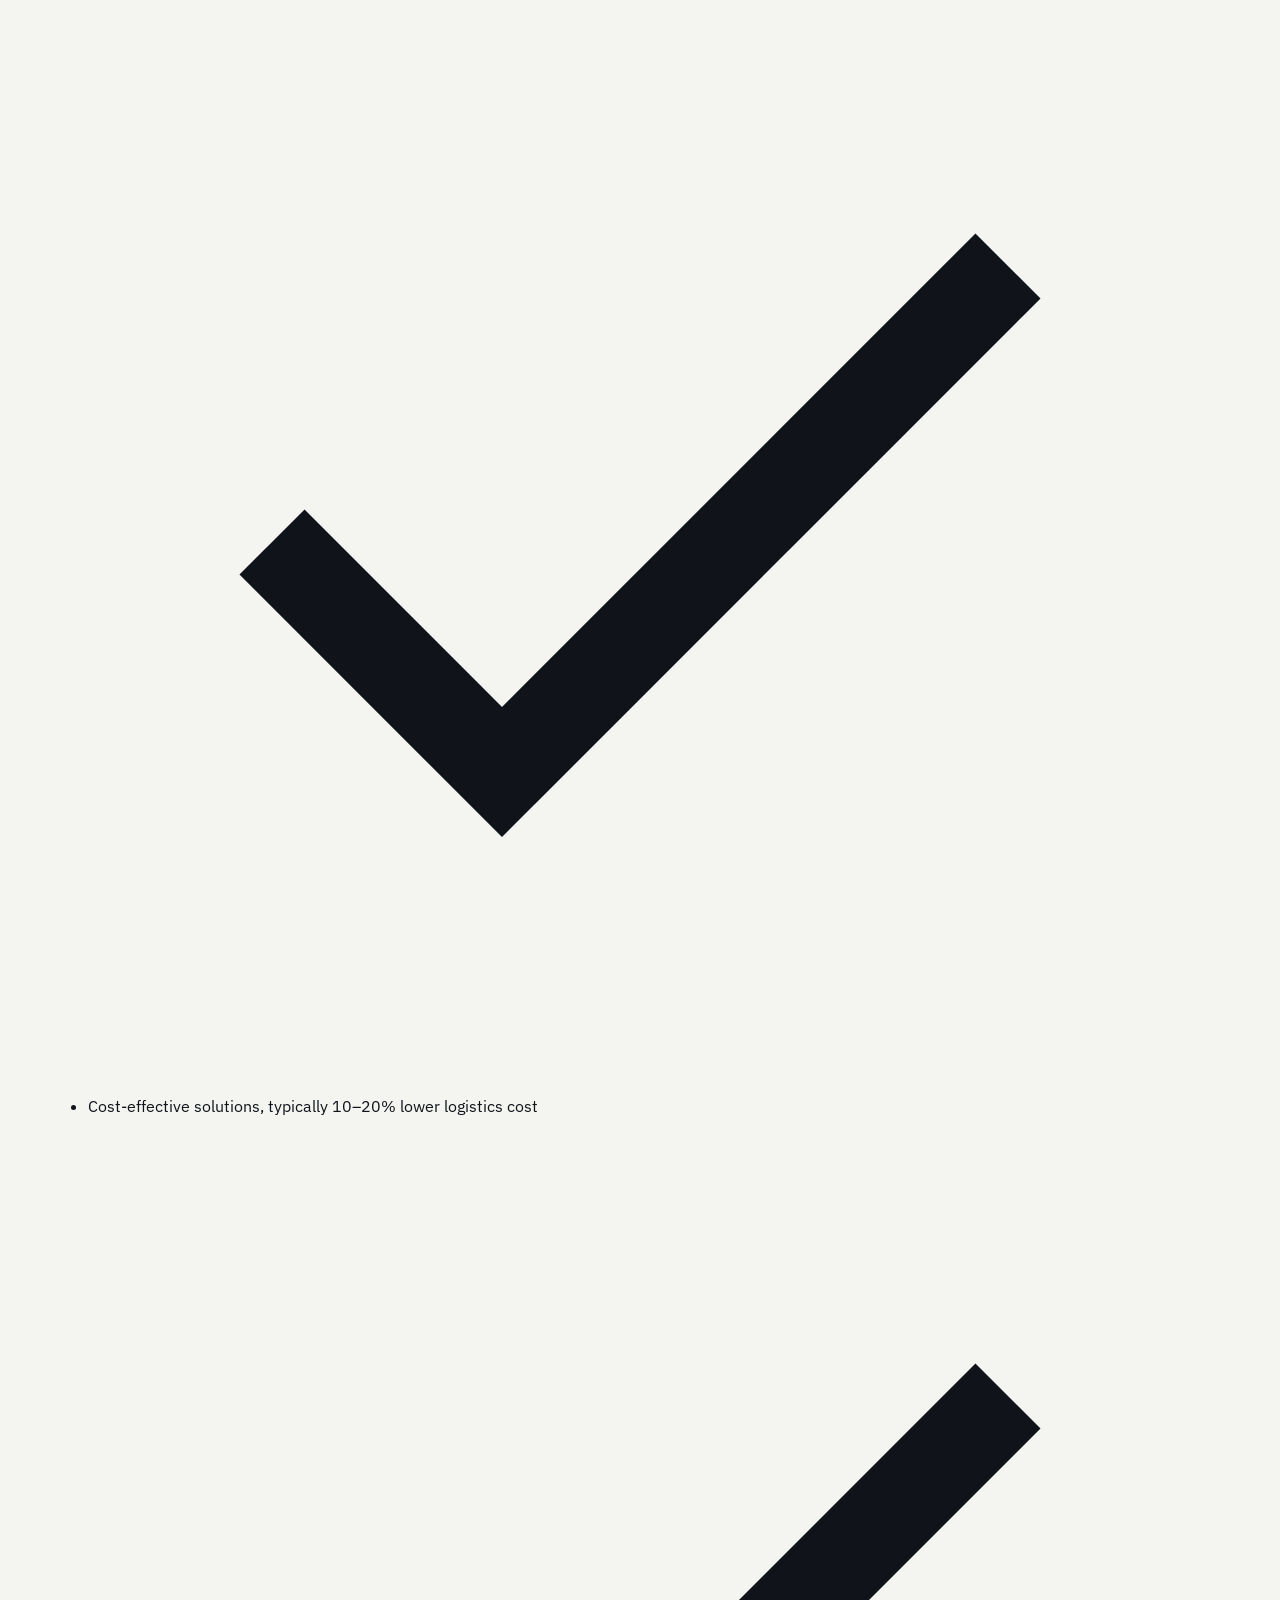
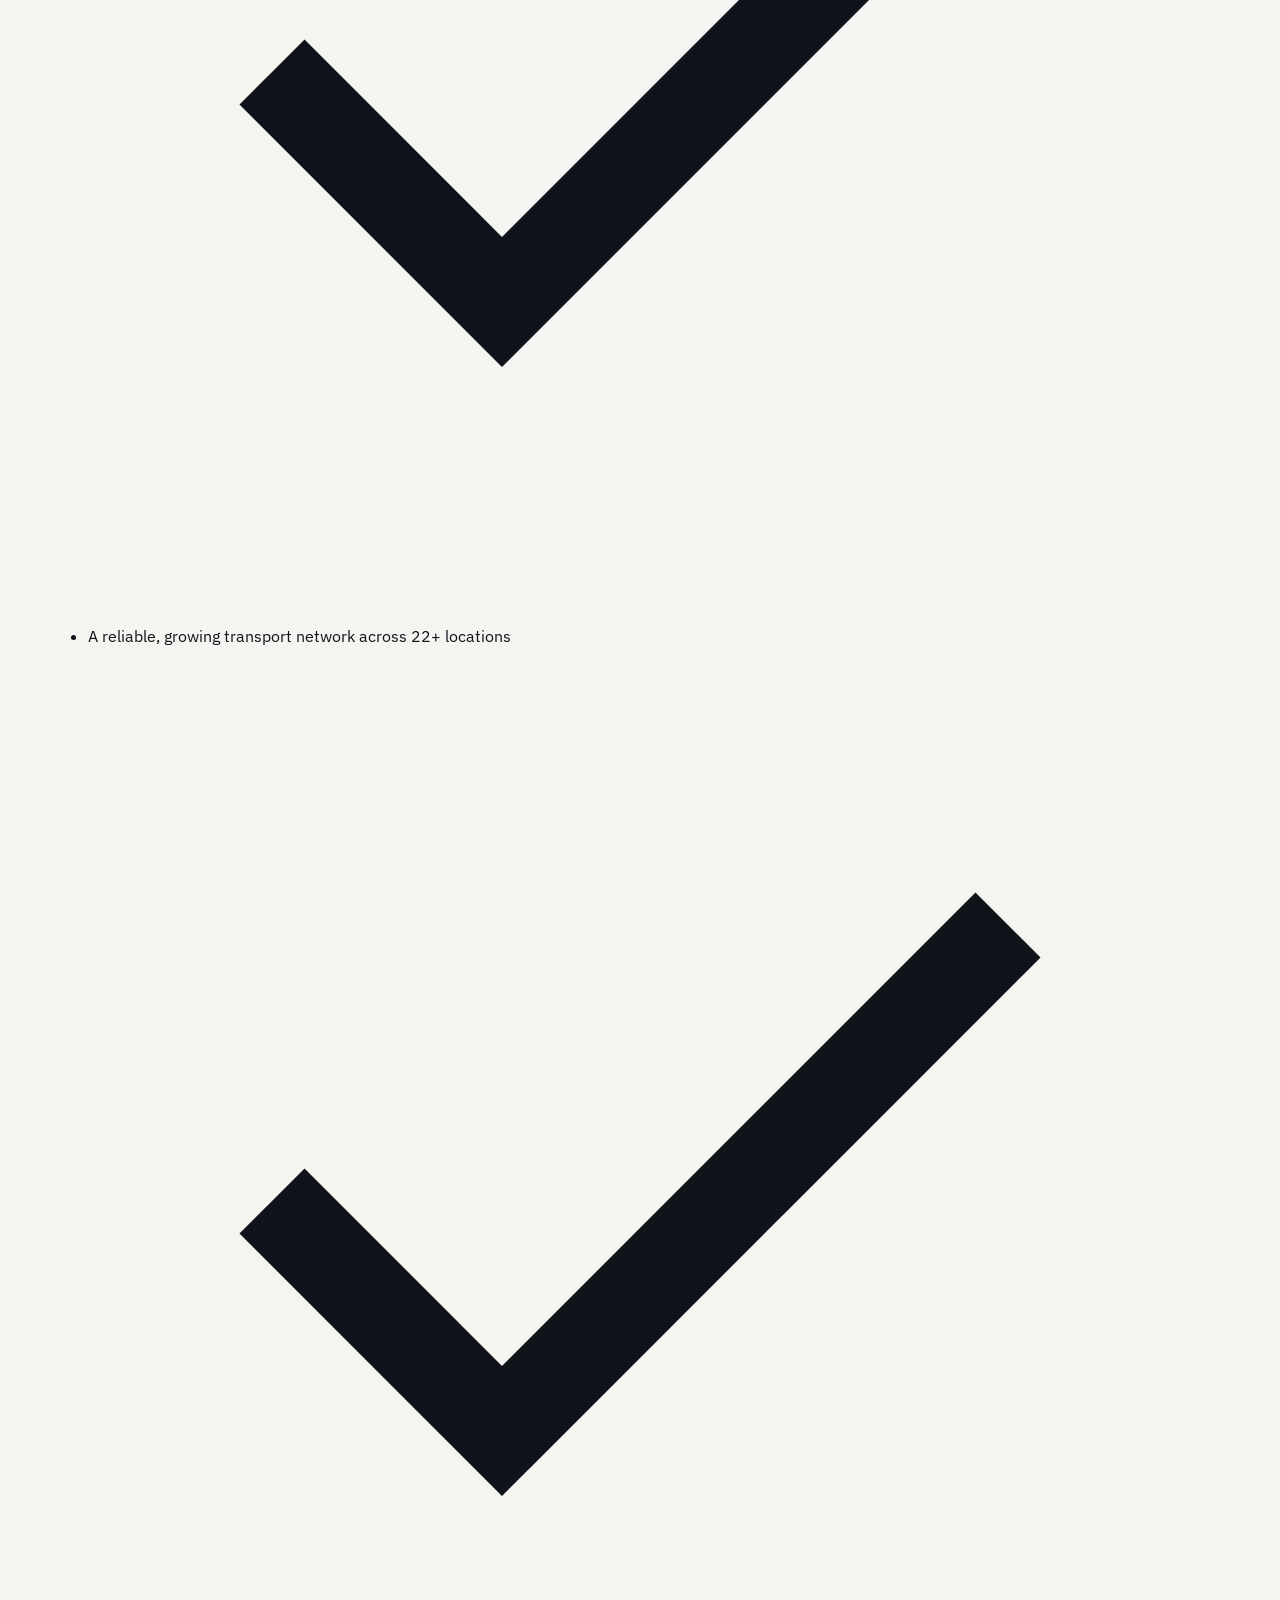
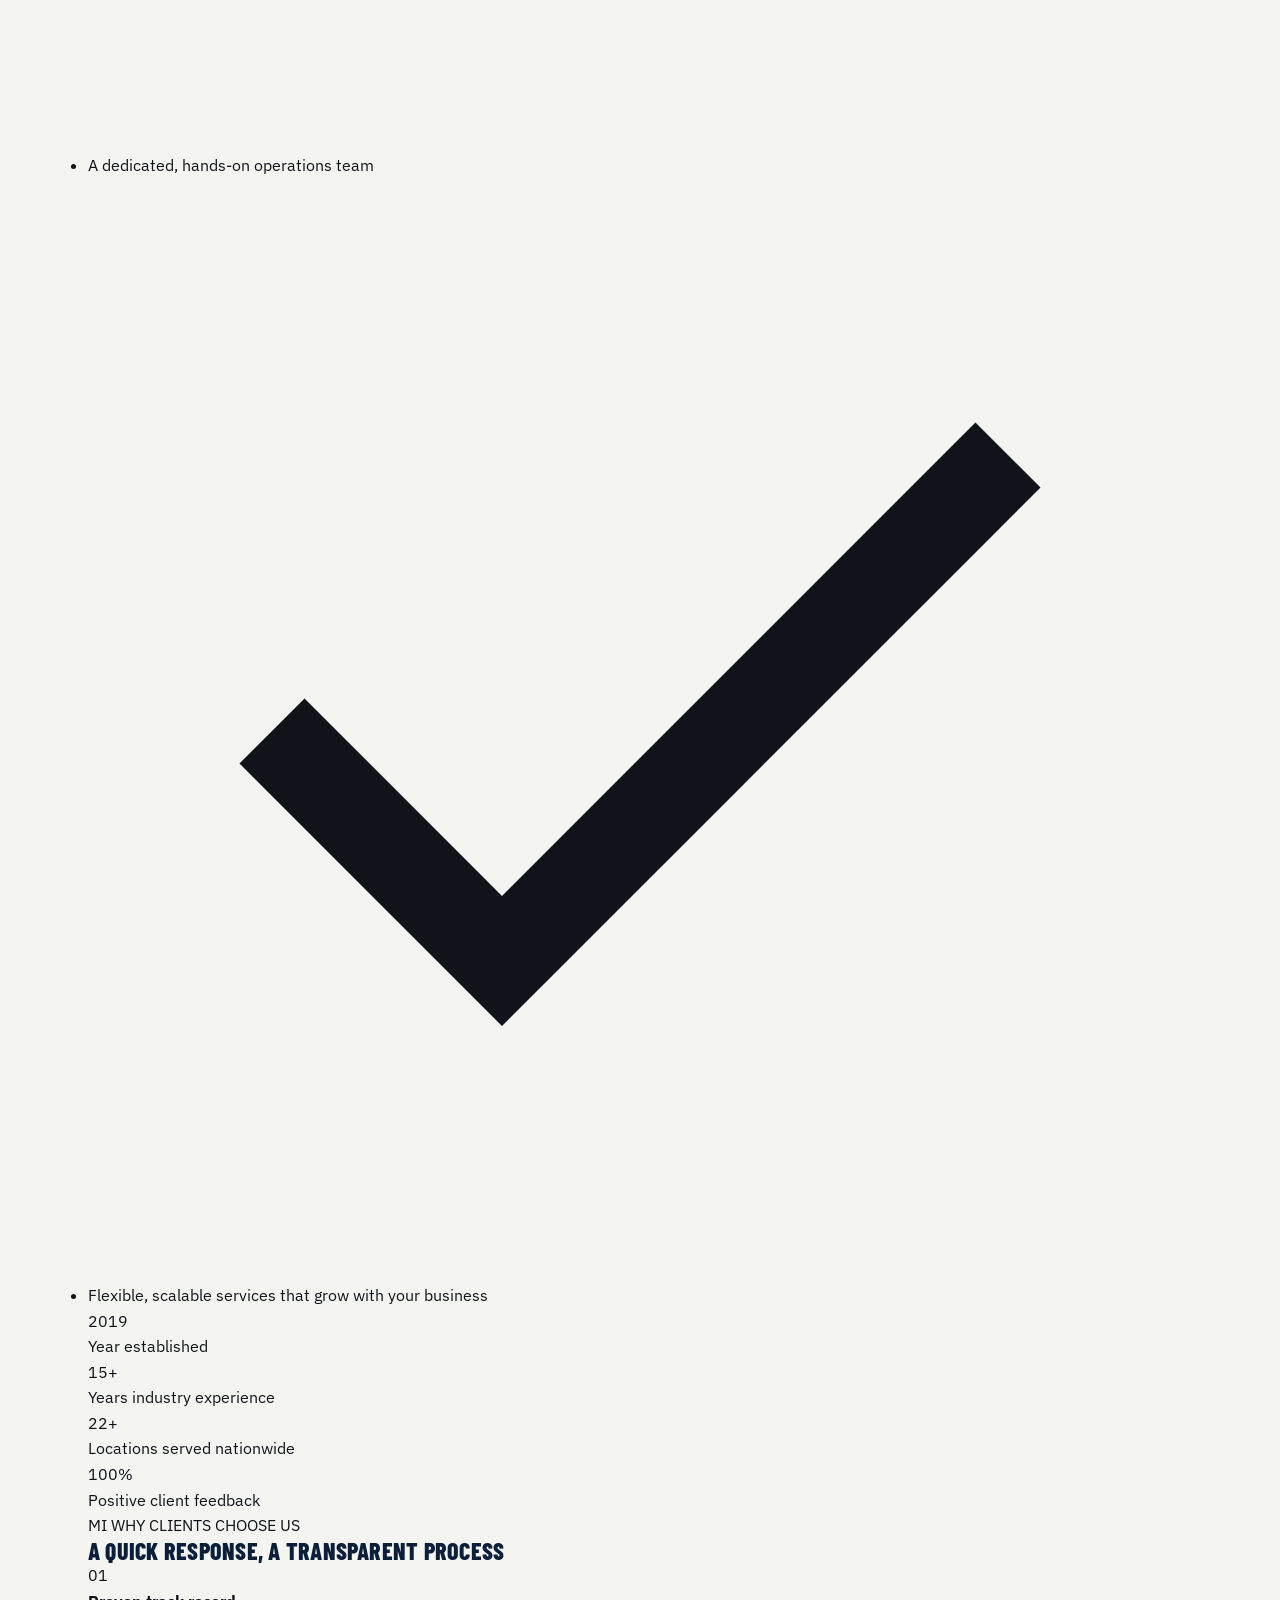
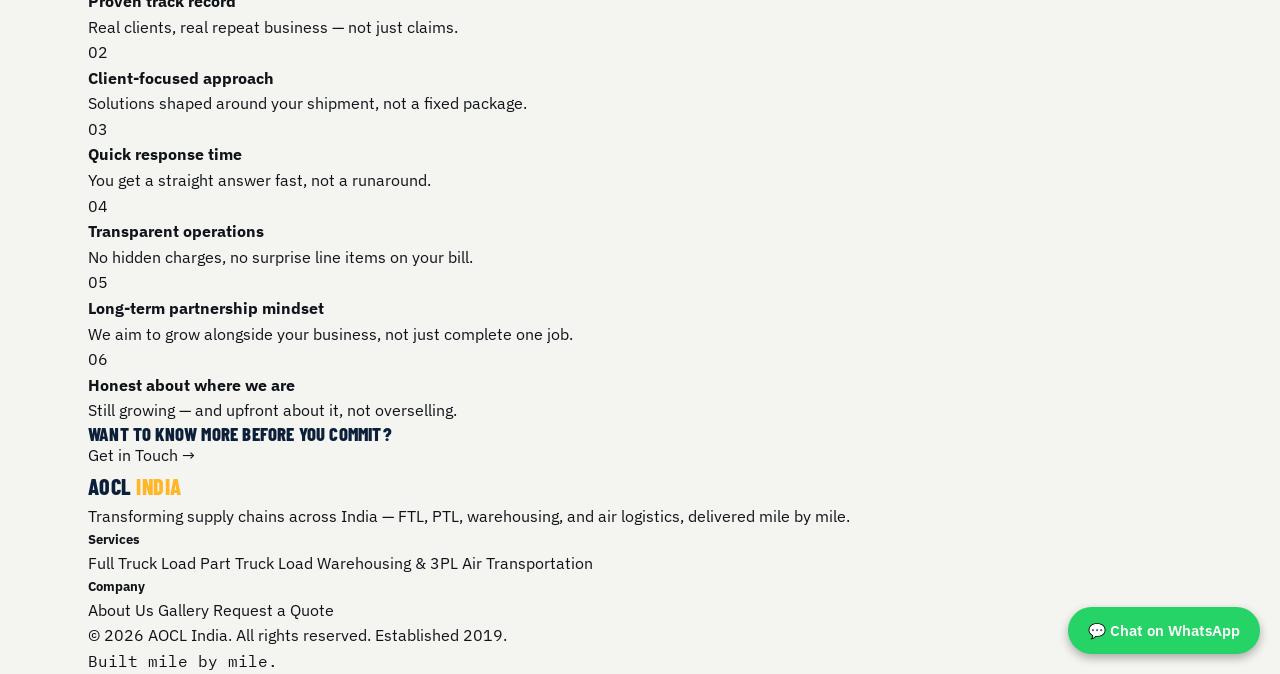
==== commit 24593c4e: "Add WhatsApp chat button to about.html" ====
--- a/about.html
+++ b/about.html
@@ -118,13 +118,13 @@
     </div>
   </div>
 </footer>
+
 <!-- Floating WhatsApp Button -->
 <a href="https://wa.me/918447116882?text=Hi%20AOCL%20India,%20I%20would%20like%20to%20enquire%20about%20a%20shipment." 
    target="_blank" 
    style="position:fixed; bottom:20px; right:20px; background-color:#25D366; color:white; padding:12px 20px; border-radius:50px; text-decoration:none; font-family:'IBM Plex Sans', sans-serif; font-weight:600; font-size:14.5px; box-shadow:0 4px 10px rgba(0,0,0,0.3); z-index:1000;">
    💬 Chat on WhatsApp
 </a>
-</a>
 
 </body>
 </html>
--- a/styles.css
+++ b/styles.css
@@ -49,223 +49,4 @@
 .logo-text span{color:var(--amber);}
 nav.links{display:flex; gap:34px; font-size:15px; font-weight:500;}
 nav.links a{position:relative; padding:6px 0; transition:color .2s ease;}
-nav.links a::after{content:''; position:absolute; left:0; bottom:0; width:0; height:2px; background:var(--amber); transition:width .25s ease;}
-nav.links a:hover::after, nav.links a.active::after{width:100%;}
-nav.links a.active{color:var(--navy); font-weight:600;}
-.nav-cta{
-  background:var(--navy); color:#fff; padding:11px 22px; font-size:14px; font-weight:600;
-  border-radius:var(--radius); border:1px solid var(--navy);
-  transition:background .2s ease, transform .2s ease;
-}
-.nav-cta:hover{background:var(--navy-mid); transform:translateY(-1px);}
-
-/* ===== PAGE HERO (non-home pages) ===== */
-.page-hero{
-  background:var(--navy); color:#fff; padding:64px 0;
-  position:relative; overflow:hidden;
-}
-.page-hero::before{
-  content:'';
-  position:absolute; inset:0;
-  background-image:repeating-linear-gradient(0deg, transparent, transparent 46px, rgba(255,255,255,0.035) 46px, rgba(255,255,255,0.035) 47px);
-}
-.page-hero .eyebrow{
-  display:inline-flex; align-items:center; gap:8px;
-  font-family:'IBM Plex Mono'; font-size:12.5px; letter-spacing:0.14em; text-transform:uppercase;
-  color:var(--amber); margin-bottom:16px; position:relative;
-}
-.page-hero .eyebrow::before{content:''; width:26px; height:2px; background:var(--amber); display:inline-block;}
-.page-hero h1{font-size:clamp(34px,5vw,54px); color:#fff; position:relative; max-width:16ch;}
-.page-hero p{color:#C8D2DE; font-size:16.5px; max-width:56ch; margin-top:14px; position:relative;}
-
-/* ===== HERO (home only) ===== */
-.hero{position:relative; background:var(--navy); color:#fff; padding:110px 0 130px; overflow:hidden;}
-.hero::before{
-  content:'';
-  position:absolute; inset:0;
-  background-image:repeating-linear-gradient(0deg, transparent, transparent 46px, rgba(255,255,255,0.035) 46px, rgba(255,255,255,0.035) 47px);
-}
-.hero-grid{display:grid; grid-template-columns:1.15fr 0.85fr; gap:60px; align-items:center; position:relative;}
-.eyebrow{
-  display:inline-flex; align-items:center; gap:8px;
-  font-family:'IBM Plex Mono'; font-size:12.5px; letter-spacing:0.14em; text-transform:uppercase;
-  color:var(--amber); margin-bottom:22px;
-}
-.eyebrow::before{content:''; width:26px; height:2px; background:var(--amber); display:inline-block;}
-.hero h1{font-size:clamp(42px,6vw,74px); color:#fff; margin-bottom:22px; max-width:12ch;}
-.hero h1 em{font-style:normal; color:var(--amber);}
-.hero p{font-size:18px; color:#C8D2DE; max-width:46ch; margin-bottom:34px;}
-.btn-row{display:flex; gap:16px; flex-wrap:wrap;}
-.btn{
-  display:inline-flex; align-items:center; gap:10px;
-  padding:15px 28px; font-weight:600; font-size:15px; border-radius:2px;
-  border:1px solid transparent; cursor:pointer; transition:all .2s ease;
-}
-.btn-primary{background:var(--amber); color:var(--navy);}
-.btn-primary:hover{background:#ffc656; transform:translateY(-2px);}
-.btn-ghost{border-color:rgba(255,255,255,0.35); color:#fff;}
-.btn-ghost:hover{border-color:#fff; background:rgba(255,255,255,0.06);}
-
-.hero-panel{background:var(--navy-mid); border:1px solid rgba(255,255,255,0.12); border-radius:3px; padding:30px; position:relative;}
-.route-map{width:100%; height:auto;}
-.hero-panel-cap{margin-top:18px; font-family:'IBM Plex Mono'; font-size:12px; color:var(--steel); letter-spacing:.05em;}
-.hero-panel-cap b{color:var(--amber);}
-
-/* ===== SECTION shared ===== */
-section{position:relative; padding:96px 0; z-index:2;}
-.page-hero + section{padding-top:80px;}
-.section-head{max-width:640px; margin-bottom:56px;}
-.section-head .mile-marker{margin-bottom:20px;}
-.section-head h2{font-size:clamp(30px,4vw,46px); margin-bottom:14px;}
-.section-head p{color:var(--steel); font-size:16.5px;}
-.mile-marker{
-  position:relative; z-index:2;
-  display:inline-flex; align-items:center; gap:8px;
-  background:var(--navy); color:#fff;
-  font-family:'IBM Plex Mono'; font-weight:600; font-size:12px;
-  padding:6px 12px 6px 8px; border-radius:2px;
-  box-shadow:0 2px 0 var(--amber);
-}
-.mile-marker .mk-num{background:var(--amber); color:var(--navy); font-weight:700; padding:2px 6px; border-radius:2px;}
-
-/* ===== SERVICES ===== */
-.services{background:var(--paper);}
-.service-row{display:grid; grid-template-columns:80px 1fr 1fr; gap:0; border-top:1px solid var(--line); padding:38px 0; align-items:start;}
-.service-row:last-child{border-bottom:1px solid var(--line);}
-.service-num{font-family:'IBM Plex Mono'; font-size:14px; color:var(--amber); font-weight:600; padding-top:4px;}
-.service-title h3{font-size:28px; margin-bottom:8px;}
-.service-title .tag{font-family:'IBM Plex Mono'; font-size:12px; color:var(--steel); text-transform:uppercase; letter-spacing:.08em;}
-.service-body p{color:#3a4250; font-size:15.5px; margin-bottom:14px;}
-.chip-row{display:flex; flex-wrap:wrap; gap:8px;}
-.chip{font-size:12.5px; font-family:'IBM Plex Mono'; padding:5px 10px; background:#fff; border:1px solid var(--line); border-radius:2px; color:var(--navy);}
-
-/* ===== WHY / EDGE ===== */
-.edge{background:var(--navy); color:#fff;}
-.edge .section-head h2, .edge .section-head p{color:#fff;}
-.edge .section-head p{color:#C8D2DE;}
-.edge-grid{display:grid; grid-template-columns:repeat(3,1fr); gap:1px; background:rgba(255,255,255,0.14); border:1px solid rgba(255,255,255,0.14);}
-.edge-item{background:var(--navy); padding:34px 28px;}
-.edge-item .mk-num{display:inline-block; font-family:'IBM Plex Mono'; font-weight:700; color:var(--navy); background:var(--amber); padding:2px 8px; border-radius:2px; font-size:13px; margin-bottom:16px;}
-.edge-item h4{font-family:'IBM Plex Sans'; font-weight:600; font-size:17px; margin-bottom:8px; text-transform:none; color:#fff;}
-.edge-item p{color:#B7C2D0; font-size:14.5px;}
-
-/* ===== STATS ===== */
-.stats{background:var(--paper);}
-.stat-strip{display:grid; grid-template-columns:repeat(4,1fr); border:1px solid var(--line); border-radius:3px; overflow:hidden; background:#fff;}
-.stat{padding:38px 30px; border-right:1px solid var(--line); text-align:left;}
-.stat:last-child{border-right:none;}
-.stat .num{font-family:'IBM Plex Mono'; font-weight:600; font-size:40px; color:var(--navy); display:flex; align-items:baseline; gap:4px;}
-.stat .num .amber{color:var(--amber);}
-.stat .lbl{margin-top:6px; font-size:13px; text-transform:uppercase; letter-spacing:.08em; color:var(--steel);}
-
-/* ===== GALLERY ===== */
-.gallery-grid{display:grid; grid-template-columns:repeat(3,1fr); gap:22px;}
-.gallery-card{
-  background:#fff; border:1px solid var(--line); border-radius:3px; overflow:hidden;
-  transition:transform .3s ease, box-shadow .3s ease;
-}
-.gallery-card:hover{transform:translateY(-5px); box-shadow:0 14px 30px rgba(11,31,58,0.12);}
-.gallery-art{
-  aspect-ratio:4/3; background:linear-gradient(150deg,#0B1F3A,#1c3a63);
-  display:flex; align-items:center; justify-content:center; position:relative; overflow:hidden;
-}
-.gallery-art svg{width:56%; height:56%; opacity:0.9; transition:transform .4s ease;}
-.gallery-card:hover .gallery-art svg{transform:scale(1.06);}
-.gallery-badge{
-  position:absolute; top:10px; left:10px;
-  background:rgba(255,182,39,0.95); color:var(--navy);
-  font-family:'IBM Plex Mono'; font-size:10.5px; font-weight:700; letter-spacing:.04em;
-  padding:4px 9px; border-radius:2px; text-transform:uppercase;
-}
-.gallery-info{padding:18px 20px;}
-.gallery-info h4{font-family:'IBM Plex Sans'; text-transform:none; font-size:16px; font-weight:600; color:var(--navy); margin-bottom:4px;}
-.gallery-info p{font-size:13px; color:var(--steel);}
-.gallery-note{
-  margin-top:44px; background:#fff; border:1px dashed var(--line); border-radius:3px;
-  padding:22px 26px; display:flex; gap:16px; align-items:flex-start;
-}
-.gallery-note svg{width:22px; height:22px; color:var(--amber); flex-shrink:0; margin-top:2px;}
-.gallery-note p{font-size:14.5px; color:#3a4250;}
-
-/* ===== TESTIMONIALS ===== */
-.testi-grid{display:grid; grid-template-columns:repeat(3,1fr); gap:24px;}
-.testi-card{background:#fff; border:1px solid var(--line); border-radius:3px; padding:30px; display:flex; flex-direction:column; gap:18px;}
-.stars{color:var(--amber); font-size:14px; letter-spacing:2px;}
-.testi-card p{font-size:15px; color:#3a4250; flex-grow:1;}
-.testi-name{font-family:'IBM Plex Mono'; font-size:12.5px; color:var(--navy); font-weight:600; border-top:1px solid var(--line); padding-top:14px;}
-.testi-name span{display:block; color:var(--steel); font-weight:400; margin-top:2px;}
-
-/* ===== CTA STRIP ===== */
-.cta-strip{
-  background:linear-gradient(120deg, var(--navy), var(--navy-mid)); color:#fff; border-radius:4px; padding:56px 48px;
-  display:flex; align-items:center; justify-content:space-between; gap:40px; flex-wrap:wrap;
-}
-.cta-strip h3{color:#fff; font-size:clamp(26px,3.4vw,36px); max-width:16ch;}
-.cta-strip .btn-primary{white-space:nowrap;}
-
-/* ===== ABOUT PAGE ===== */
-.about-grid{display:grid; grid-template-columns:1fr 1fr; gap:60px; align-items:start;}
-.about-copy p{color:#3a4250; font-size:15.5px; margin-bottom:16px;}
-.about-list{list-style:none; display:flex; flex-direction:column; gap:12px; margin-top:8px;}
-.about-list li{display:flex; gap:10px; align-items:flex-start; font-size:15px; color:#3a4250;}
-.about-list li svg{width:18px; height:18px; color:var(--amber); flex-shrink:0; margin-top:3px;}
-.about-fact{background:#fff; border:1px solid var(--line); border-radius:3px; padding:24px; margin-bottom:16px;}
-.about-fact .num{font-family:'IBM Plex Mono'; font-weight:600; font-size:32px; color:var(--navy);}
-.about-fact .lbl{font-size:13px; color:var(--steel); text-transform:uppercase; letter-spacing:.06em; margin-top:4px;}
-
-/* ===== CONTACT / QUOTE FORM ===== */
-.contact-grid{display:grid; grid-template-columns:0.85fr 1.15fr; gap:60px;}
-.contact-info .mile-marker{margin-bottom:22px;}
-.contact-info h2{font-size:clamp(28px,4vw,40px); margin-bottom:16px;}
-.contact-info p{color:var(--steel); margin-bottom:26px; max-width:40ch;}
-.contact-detail{display:flex; gap:14px; align-items:flex-start; margin-bottom:18px;}
-.contact-detail .ic{width:20px; height:20px; flex-shrink:0; margin-top:2px; color:var(--amber);}
-.contact-detail .lbl{font-family:'IBM Plex Mono'; font-size:11.5px; text-transform:uppercase; letter-spacing:.08em; color:var(--steel);}
-.contact-detail .val{font-weight:500; color:var(--navy);}
-
-form{display:flex; flex-direction:column; gap:16px;}
-.field-row{display:grid; grid-template-columns:1fr 1fr; gap:16px;}
-.field{display:flex; flex-direction:column; gap:6px;}
-.field label{font-size:12.5px; font-family:'IBM Plex Mono'; text-transform:uppercase; letter-spacing:.06em; color:var(--steel);}
-.field input, .field select, .field textarea{
-  border:1px solid var(--line); border-radius:2px; padding:13px 14px; font-family:inherit; font-size:15px;
-  background:#fff; color:var(--ink); transition:border-color .2s ease;
-}
-.field input:focus, .field select:focus, .field textarea:focus{outline:2px solid var(--amber); outline-offset:1px; border-color:var(--amber);}
-.field textarea{resize:vertical; min-height:90px;}
-form .btn-primary{align-self:flex-start; border:none; font-family:inherit; margin-top:6px;}
-.form-note{font-size:12.5px; color:var(--steel); margin-top:-6px;}
-fieldset{border:none; padding:0; margin:0; display:flex; flex-direction:column; gap:16px;}
-legend{font-family:'IBM Plex Mono'; font-size:12px; text-transform:uppercase; letter-spacing:.08em; color:var(--navy); font-weight:600; padding-bottom:8px; border-bottom:1px solid var(--line); width:100%; margin-bottom:2px;}
-
-/* ===== FOOTER ===== */
-footer{background:var(--navy); color:#B7C2D0; padding:60px 0 85px;}
-.foot-grid{display:grid; grid-template-columns:1.4fr 1fr 1fr; gap:50px; padding-bottom:40px; border-bottom:1px solid rgba(255,255,255,0.12);}
-.foot-brand .logo-text{color:#fff;}
-.foot-brand p{margin-top:14px; font-size:14px; max-width:34ch;}
-.foot-col h5{font-family:'IBM Plex Mono'; font-size:12px; letter-spacing:.08em; text-transform:uppercase; color:var(--amber); margin-bottom:16px;}
-.foot-col a{display:block; font-size:14.5px; margin-bottom:10px; color:#B7C2D0; transition:color .2s ease;}
-.foot-col a:hover{color:#fff;}
-.foot-bottom{display:flex; justify-content:space-between; align-items:center; padding-top:22px; font-size:13px; flex-wrap:wrap; gap:10px;}
-
-@media (prefers-reduced-motion: reduce){
-  html{scroll-behavior:auto;}
-  body{animation:none;}
-}
-
-@media (max-width:900px){
-  .hero-grid{grid-template-columns:1fr;}
-  .hero-panel{order:-1;}
-  .edge-grid{grid-template-columns:1fr;}
-  .stat-strip{grid-template-columns:repeat(2,1fr);}
-  .stat:nth-child(2){border-right:none;}
-  .testi-grid{grid-template-columns:1fr;}
-  .gallery-grid{grid-template-columns:repeat(2,1fr);}
-  .contact-grid{grid-template-columns:1fr;}
-  .about-grid{grid-template-columns:1fr;}
-  .field-row{grid-template-columns:1fr;}
-  .foot-grid{grid-template-columns:1fr; gap:30px;}
-  nav.links{display:none;}
-  .service-row{grid-template-columns:50px 1fr; row-gap:14px;}
-  .service-body{grid-column:2/3;}
-}
+nav.links a::after{content:''; position:absolute; left:
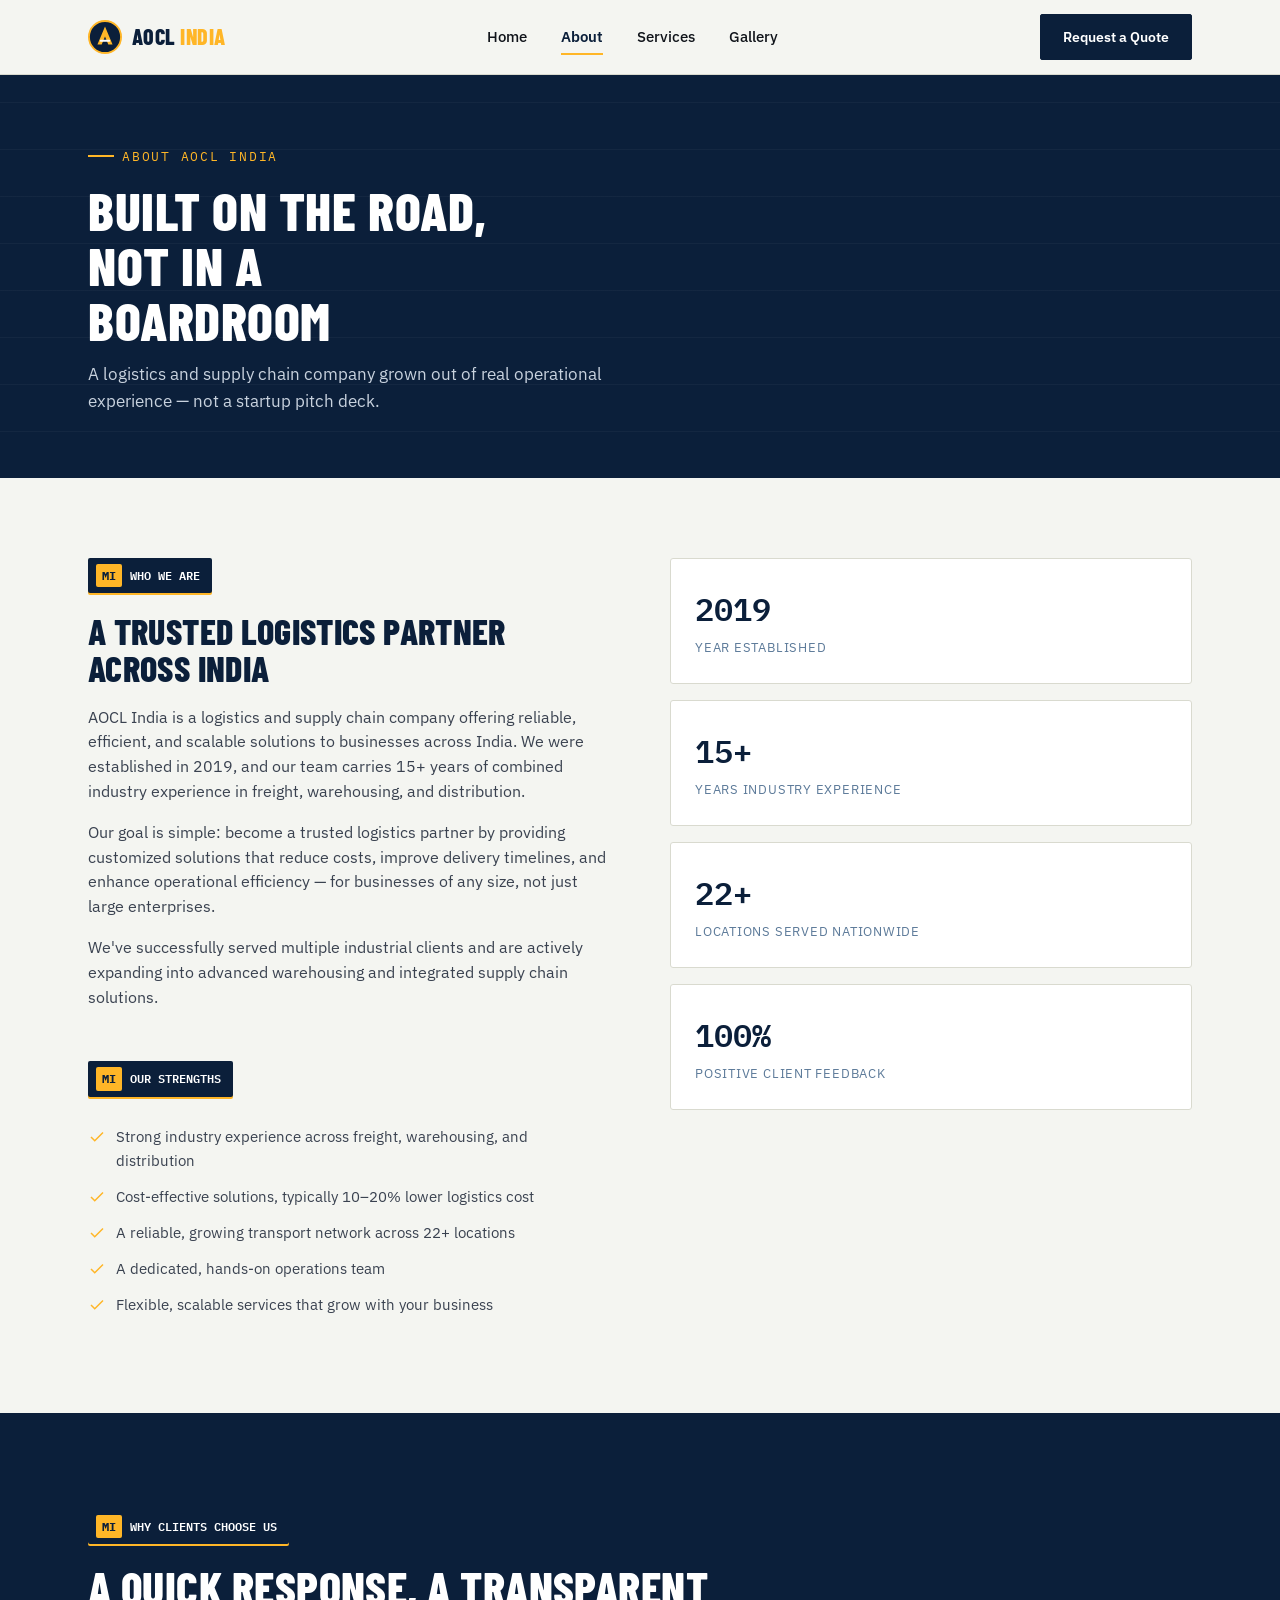
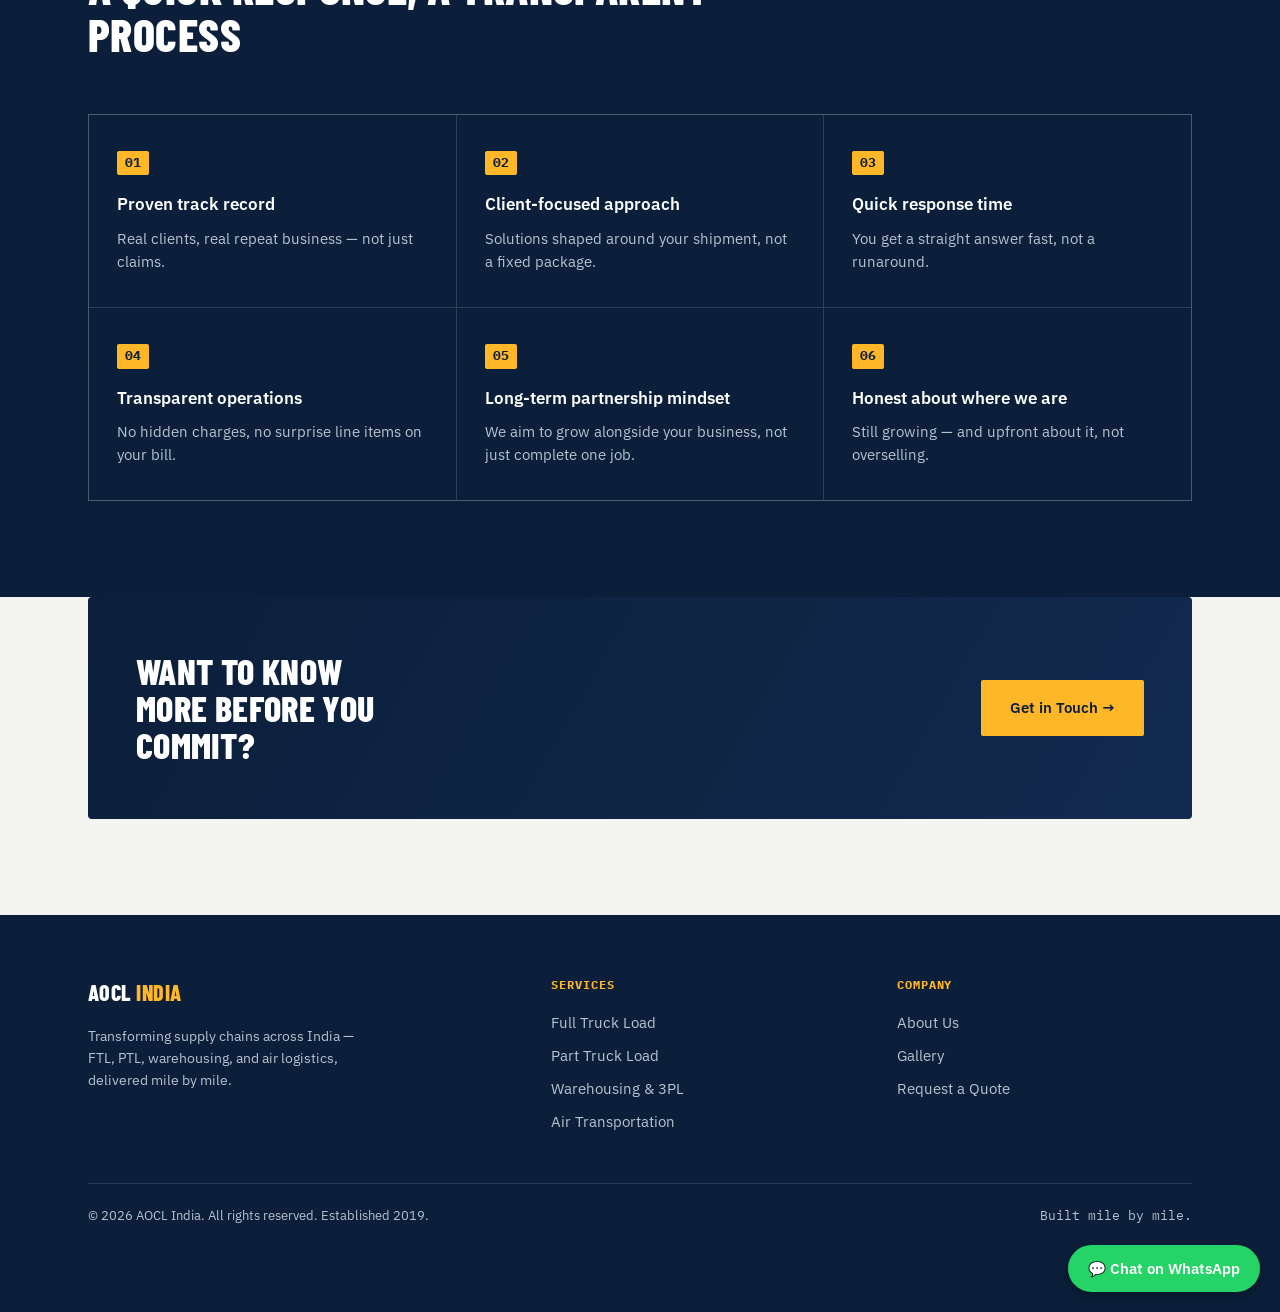
==== commit 8af4ef93: "Update print statement from 'Hello' to 'Goodbye'" ====
--- a/about.html
+++ b/about.html
@@ -14,7 +14,11 @@
 <header>
   <div class="wrap nav">
     <a href="index.html" class="logo">
-      <img src="[data-uri]" alt="AOCL India logo" class="logo-mark" style="border-radius:50%;">
+      <svg class="logo-mark" viewBox="0 0 36 36" fill="none" xmlns="http://www.w3.org/2000/svg">
+        <circle cx="18" cy="18" r="17" fill="#0B1F3A" stroke="#FFB627" stroke-width="2"/>
+        <path d="M18 7L10 26H14.5L18 17.5L21.5 26H26L18 7Z" fill="#FFB627"/>
+        <path d="M13.5 22H22.5" stroke="#fff" stroke-width="2" stroke-linecap="round"/>
+      </svg>
       <div class="logo-text">AOCL <span>INDIA</span></div>
     </a>
     <nav class="links">
--- a/styles.css
+++ b/styles.css
@@ -49,4 +49,223 @@
 .logo-text span{color:var(--amber);}
 nav.links{display:flex; gap:34px; font-size:15px; font-weight:500;}
 nav.links a{position:relative; padding:6px 0; transition:color .2s ease;}
-nav.links a::after{content:''; position:absolute; left:
+nav.links a::after{content:''; position:absolute; left:0; bottom:0; width:0; height:2px; background:var(--amber); transition:width .25s ease;}
+nav.links a:hover::after, nav.links a.active::after{width:100%;}
+nav.links a.active{color:var(--navy); font-weight:600;}
+.nav-cta{
+  background:var(--navy); color:#fff; padding:11px 22px; font-size:14px; font-weight:600;
+  border-radius:var(--radius); border:1px solid var(--navy);
+  transition:background .2s ease, transform .2s ease;
+}
+.nav-cta:hover{background:var(--navy-mid); transform:translateY(-1px);}
+
+/* ===== PAGE HERO (non-home pages) ===== */
+.page-hero{
+  background:var(--navy); color:#fff; padding:64px 0;
+  position:relative; overflow:hidden;
+}
+.page-hero::before{
+  content:'';
+  position:absolute; inset:0;
+  background-image:repeating-linear-gradient(0deg, transparent, transparent 46px, rgba(255,255,255,0.035) 46px, rgba(255,255,255,0.035) 47px);
+}
+.page-hero .eyebrow{
+  display:inline-flex; align-items:center; gap:8px;
+  font-family:'IBM Plex Mono'; font-size:12.5px; letter-spacing:0.14em; text-transform:uppercase;
+  color:var(--amber); margin-bottom:16px; position:relative;
+}
+.page-hero .eyebrow::before{content:''; width:26px; height:2px; background:var(--amber); display:inline-block;}
+.page-hero h1{font-size:clamp(34px,5vw,54px); color:#fff; position:relative; max-width:16ch;}
+.page-hero p{color:#C8D2DE; font-size:16.5px; max-width:56ch; margin-top:14px; position:relative;}
+
+/* ===== HERO (home only) ===== */
+.hero{position:relative; background:var(--navy); color:#fff; padding:110px 0 130px; overflow:hidden;}
+.hero::before{
+  content:'';
+  position:absolute; inset:0;
+  background-image:repeating-linear-gradient(0deg, transparent, transparent 46px, rgba(255,255,255,0.035) 46px, rgba(255,255,255,0.035) 47px);
+}
+.hero-grid{display:grid; grid-template-columns:1.15fr 0.85fr; gap:60px; align-items:center; position:relative;}
+.eyebrow{
+  display:inline-flex; align-items:center; gap:8px;
+  font-family:'IBM Plex Mono'; font-size:12.5px; letter-spacing:0.14em; text-transform:uppercase;
+  color:var(--amber); margin-bottom:22px;
+}
+.eyebrow::before{content:''; width:26px; height:2px; background:var(--amber); display:inline-block;}
+.hero h1{font-size:clamp(42px,6vw,74px); color:#fff; margin-bottom:22px; max-width:12ch;}
+.hero h1 em{font-style:normal; color:var(--amber);}
+.hero p{font-size:18px; color:#C8D2DE; max-width:46ch; margin-bottom:34px;}
+.btn-row{display:flex; gap:16px; flex-wrap:wrap;}
+.btn{
+  display:inline-flex; align-items:center; gap:10px;
+  padding:15px 28px; font-weight:600; font-size:15px; border-radius:2px;
+  border:1px solid transparent; cursor:pointer; transition:all .2s ease;
+}
+.btn-primary{background:var(--amber); color:var(--navy);}
+.btn-primary:hover{background:#ffc656; transform:translateY(-2px);}
+.btn-ghost{border-color:rgba(255,255,255,0.35); color:#fff;}
+.btn-ghost:hover{border-color:#fff; background:rgba(255,255,255,0.06);}
+
+.hero-panel{background:var(--navy-mid); border:1px solid rgba(255,255,255,0.12); border-radius:3px; padding:30px; position:relative;}
+.route-map{width:100%; height:auto;}
+.hero-panel-cap{margin-top:18px; font-family:'IBM Plex Mono'; font-size:12px; color:var(--steel); letter-spacing:.05em;}
+.hero-panel-cap b{color:var(--amber);}
+
+/* ===== SECTION shared ===== */
+section{position:relative; padding:96px 0; z-index:2;}
+.page-hero + section{padding-top:80px;}
+.section-head{max-width:640px; margin-bottom:56px;}
+.section-head .mile-marker{margin-bottom:20px;}
+.section-head h2{font-size:clamp(30px,4vw,46px); margin-bottom:14px;}
+.section-head p{color:var(--steel); font-size:16.5px;}
+.mile-marker{
+  position:relative; z-index:2;
+  display:inline-flex; align-items:center; gap:8px;
+  background:var(--navy); color:#fff;
+  font-family:'IBM Plex Mono'; font-weight:600; font-size:12px;
+  padding:6px 12px 6px 8px; border-radius:2px;
+  box-shadow:0 2px 0 var(--amber);
+}
+.mile-marker .mk-num{background:var(--amber); color:var(--navy); font-weight:700; padding:2px 6px; border-radius:2px;}
+
+/* ===== SERVICES ===== */
+.services{background:var(--paper);}
+.service-row{display:grid; grid-template-columns:80px 1fr 1fr; gap:0; border-top:1px solid var(--line); padding:38px 0; align-items:start;}
+.service-row:last-child{border-bottom:1px solid var(--line);}
+.service-num{font-family:'IBM Plex Mono'; font-size:14px; color:var(--amber); font-weight:600; padding-top:4px;}
+.service-title h3{font-size:28px; margin-bottom:8px;}
+.service-title .tag{font-family:'IBM Plex Mono'; font-size:12px; color:var(--steel); text-transform:uppercase; letter-spacing:.08em;}
+.service-body p{color:#3a4250; font-size:15.5px; margin-bottom:14px;}
+.chip-row{display:flex; flex-wrap:wrap; gap:8px;}
+.chip{font-size:12.5px; font-family:'IBM Plex Mono'; padding:5px 10px; background:#fff; border:1px solid var(--line); border-radius:2px; color:var(--navy);}
+
+/* ===== WHY / EDGE ===== */
+.edge{background:var(--navy); color:#fff;}
+.edge .section-head h2, .edge .section-head p{color:#fff;}
+.edge .section-head p{color:#C8D2DE;}
+.edge-grid{display:grid; grid-template-columns:repeat(3,1fr); gap:1px; background:rgba(255,255,255,0.14); border:1px solid rgba(255,255,255,0.14);}
+.edge-item{background:var(--navy); padding:34px 28px;}
+.edge-item .mk-num{display:inline-block; font-family:'IBM Plex Mono'; font-weight:700; color:var(--navy); background:var(--amber); padding:2px 8px; border-radius:2px; font-size:13px; margin-bottom:16px;}
+.edge-item h4{font-family:'IBM Plex Sans'; font-weight:600; font-size:17px; margin-bottom:8px; text-transform:none; color:#fff;}
+.edge-item p{color:#B7C2D0; font-size:14.5px;}
+
+/* ===== STATS ===== */
+.stats{background:var(--paper);}
+.stat-strip{display:grid; grid-template-columns:repeat(4,1fr); border:1px solid var(--line); border-radius:3px; overflow:hidden; background:#fff;}
+.stat{padding:38px 30px; border-right:1px solid var(--line); text-align:left;}
+.stat:last-child{border-right:none;}
+.stat .num{font-family:'IBM Plex Mono'; font-weight:600; font-size:40px; color:var(--navy); display:flex; align-items:baseline; gap:4px;}
+.stat .num .amber{color:var(--amber);}
+.stat .lbl{margin-top:6px; font-size:13px; text-transform:uppercase; letter-spacing:.08em; color:var(--steel);}
+
+/* ===== GALLERY ===== */
+.gallery-grid{display:grid; grid-template-columns:repeat(3,1fr); gap:22px;}
+.gallery-card{
+  background:#fff; border:1px solid var(--line); border-radius:3px; overflow:hidden;
+  transition:transform .3s ease, box-shadow .3s ease;
+}
+.gallery-card:hover{transform:translateY(-5px); box-shadow:0 14px 30px rgba(11,31,58,0.12);}
+.gallery-art{
+  aspect-ratio:4/3; background:linear-gradient(150deg,#0B1F3A,#1c3a63);
+  display:flex; align-items:center; justify-content:center; position:relative; overflow:hidden;
+}
+.gallery-art svg{width:56%; height:56%; opacity:0.9; transition:transform .4s ease;}
+.gallery-card:hover .gallery-art svg{transform:scale(1.06);}
+.gallery-badge{
+  position:absolute; top:10px; left:10px;
+  background:rgba(255,182,39,0.95); color:var(--navy);
+  font-family:'IBM Plex Mono'; font-size:10.5px; font-weight:700; letter-spacing:.04em;
+  padding:4px 9px; border-radius:2px; text-transform:uppercase;
+}
+.gallery-info{padding:18px 20px;}
+.gallery-info h4{font-family:'IBM Plex Sans'; text-transform:none; font-size:16px; font-weight:600; color:var(--navy); margin-bottom:4px;}
+.gallery-info p{font-size:13px; color:var(--steel);}
+.gallery-note{
+  margin-top:44px; background:#fff; border:1px dashed var(--line); border-radius:3px;
+  padding:22px 26px; display:flex; gap:16px; align-items:flex-start;
+}
+.gallery-note svg{width:22px; height:22px; color:var(--amber); flex-shrink:0; margin-top:2px;}
+.gallery-note p{font-size:14.5px; color:#3a4250;}
+
+/* ===== TESTIMONIALS ===== */
+.testi-grid{display:grid; grid-template-columns:repeat(3,1fr); gap:24px;}
+.testi-card{background:#fff; border:1px solid var(--line); border-radius:3px; padding:30px; display:flex; flex-direction:column; gap:18px;}
+.stars{color:var(--amber); font-size:14px; letter-spacing:2px;}
+.testi-card p{font-size:15px; color:#3a4250; flex-grow:1;}
+.testi-name{font-family:'IBM Plex Mono'; font-size:12.5px; color:var(--navy); font-weight:600; border-top:1px solid var(--line); padding-top:14px;}
+.testi-name span{display:block; color:var(--steel); font-weight:400; margin-top:2px;}
+
+/* ===== CTA STRIP ===== */
+.cta-strip{
+  background:linear-gradient(120deg, var(--navy), var(--navy-mid)); color:#fff; border-radius:4px; padding:56px 48px;
+  display:flex; align-items:center; justify-content:space-between; gap:40px; flex-wrap:wrap;
+}
+.cta-strip h3{color:#fff; font-size:clamp(26px,3.4vw,36px); max-width:16ch;}
+.cta-strip .btn-primary{white-space:nowrap;}
+
+/* ===== ABOUT PAGE ===== */
+.about-grid{display:grid; grid-template-columns:1fr 1fr; gap:60px; align-items:start;}
+.about-copy p{color:#3a4250; font-size:15.5px; margin-bottom:16px;}
+.about-list{list-style:none; display:flex; flex-direction:column; gap:12px; margin-top:8px;}
+.about-list li{display:flex; gap:10px; align-items:flex-start; font-size:15px; color:#3a4250;}
+.about-list li svg{width:18px; height:18px; color:var(--amber); flex-shrink:0; margin-top:3px;}
+.about-fact{background:#fff; border:1px solid var(--line); border-radius:3px; padding:24px; margin-bottom:16px;}
+.about-fact .num{font-family:'IBM Plex Mono'; font-weight:600; font-size:32px; color:var(--navy);}
+.about-fact .lbl{font-size:13px; color:var(--steel); text-transform:uppercase; letter-spacing:.06em; margin-top:4px;}
+
+/* ===== CONTACT / QUOTE FORM ===== */
+.contact-grid{display:grid; grid-template-columns:0.85fr 1.15fr; gap:60px;}
+.contact-info .mile-marker{margin-bottom:22px;}
+.contact-info h2{font-size:clamp(28px,4vw,40px); margin-bottom:16px;}
+.contact-info p{color:var(--steel); margin-bottom:26px; max-width:40ch;}
+.contact-detail{display:flex; gap:14px; align-items:flex-start; margin-bottom:18px;}
+.contact-detail .ic{width:20px; height:20px; flex-shrink:0; margin-top:2px; color:var(--amber);}
+.contact-detail .lbl{font-family:'IBM Plex Mono'; font-size:11.5px; text-transform:uppercase; letter-spacing:.08em; color:var(--steel);}
+.contact-detail .val{font-weight:500; color:var(--navy);}
+
+form{display:flex; flex-direction:column; gap:16px;}
+.field-row{display:grid; grid-template-columns:1fr 1fr; gap:16px;}
+.field{display:flex; flex-direction:column; gap:6px;}
+.field label{font-size:12.5px; font-family:'IBM Plex Mono'; text-transform:uppercase; letter-spacing:.06em; color:var(--steel);}
+.field input, .field select, .field textarea{
+  border:1px solid var(--line); border-radius:2px; padding:13px 14px; font-family:inherit; font-size:15px;
+  background:#fff; color:var(--ink); transition:border-color .2s ease;
+}
+.field input:focus, .field select:focus, .field textarea:focus{outline:2px solid var(--amber); outline-offset:1px; border-color:var(--amber);}
+.field textarea{resize:vertical; min-height:90px;}
+form .btn-primary{align-self:flex-start; border:none; font-family:inherit; margin-top:6px;}
+.form-note{font-size:12.5px; color:var(--steel); margin-top:-6px;}
+fieldset{border:none; padding:0; margin:0; display:flex; flex-direction:column; gap:16px;}
+legend{font-family:'IBM Plex Mono'; font-size:12px; text-transform:uppercase; letter-spacing:.08em; color:var(--navy); font-weight:600; padding-bottom:8px; border-bottom:1px solid var(--line); width:100%; margin-bottom:2px;}
+
+/* ===== FOOTER ===== */
+footer{background:var(--navy); color:#B7C2D0; padding:60px 0 85px;}
+.foot-grid{display:grid; grid-template-columns:1.4fr 1fr 1fr; gap:50px; padding-bottom:40px; border-bottom:1px solid rgba(255,255,255,0.12);}
+.foot-brand .logo-text{color:#fff;}
+.foot-brand p{margin-top:14px; font-size:14px; max-width:34ch;}
+.foot-col h5{font-family:'IBM Plex Mono'; font-size:12px; letter-spacing:.08em; text-transform:uppercase; color:var(--amber); margin-bottom:16px;}
+.foot-col a{display:block; font-size:14.5px; margin-bottom:10px; color:#B7C2D0; transition:color .2s ease;}
+.foot-col a:hover{color:#fff;}
+.foot-bottom{display:flex; justify-content:space-between; align-items:center; padding-top:22px; font-size:13px; flex-wrap:wrap; gap:10px;}
+
+@media (prefers-reduced-motion: reduce){
+  html{scroll-behavior:auto;}
+  body{animation:none;}
+}
+
+@media (max-width:900px){
+  .hero-grid{grid-template-columns:1fr;}
+  .hero-panel{order:-1;}
+  .edge-grid{grid-template-columns:1fr;}
+  .stat-strip{grid-template-columns:repeat(2,1fr);}
+  .stat:nth-child(2){border-right:none;}
+  .testi-grid{grid-template-columns:1fr;}
+  .gallery-grid{grid-template-columns:repeat(2,1fr);}
+  .contact-grid{grid-template-columns:1fr;}
+  .about-grid{grid-template-columns:1fr;}
+  .field-row{grid-template-columns:1fr;}
+  .foot-grid{grid-template-columns:1fr; gap:30px;}
+  nav.links{display:none;}
+  .service-row{grid-template-columns:50px 1fr; row-gap:14px;}
+  .service-body{grid-column:2/3;}
+}
